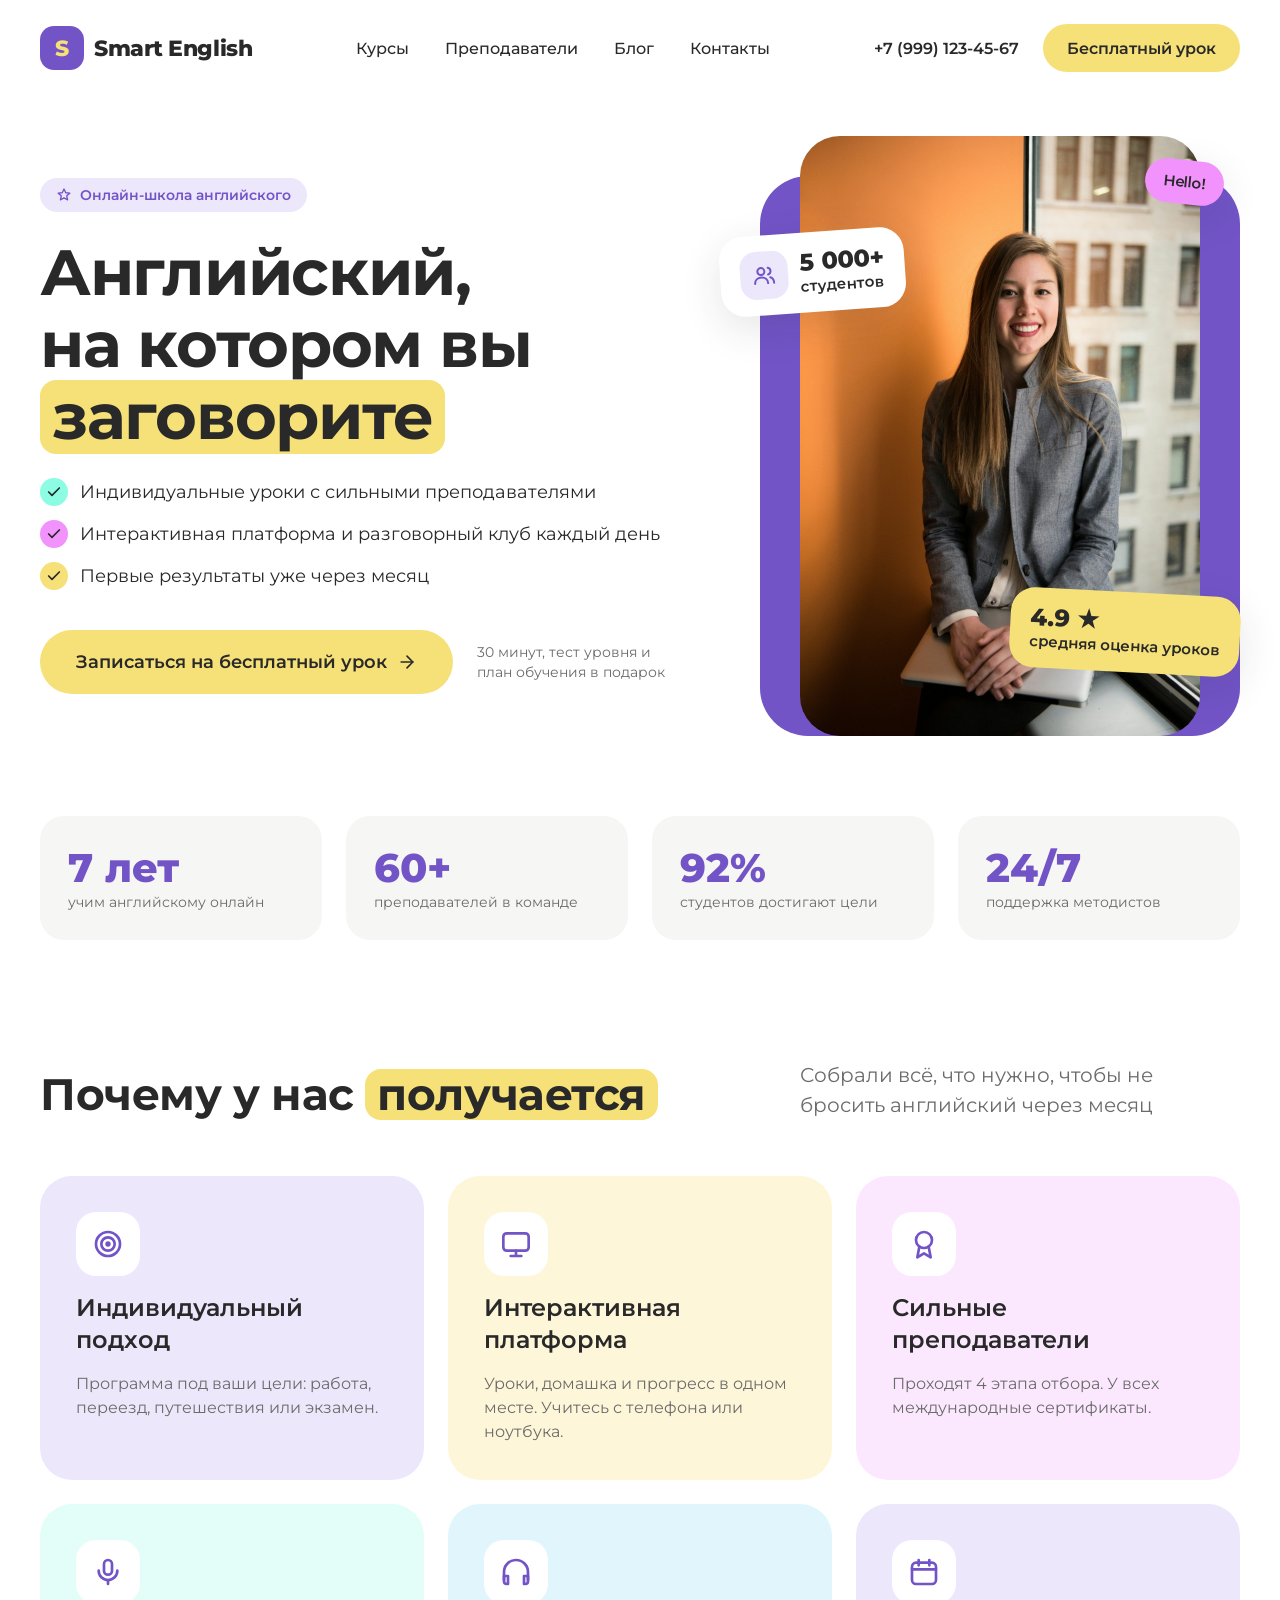
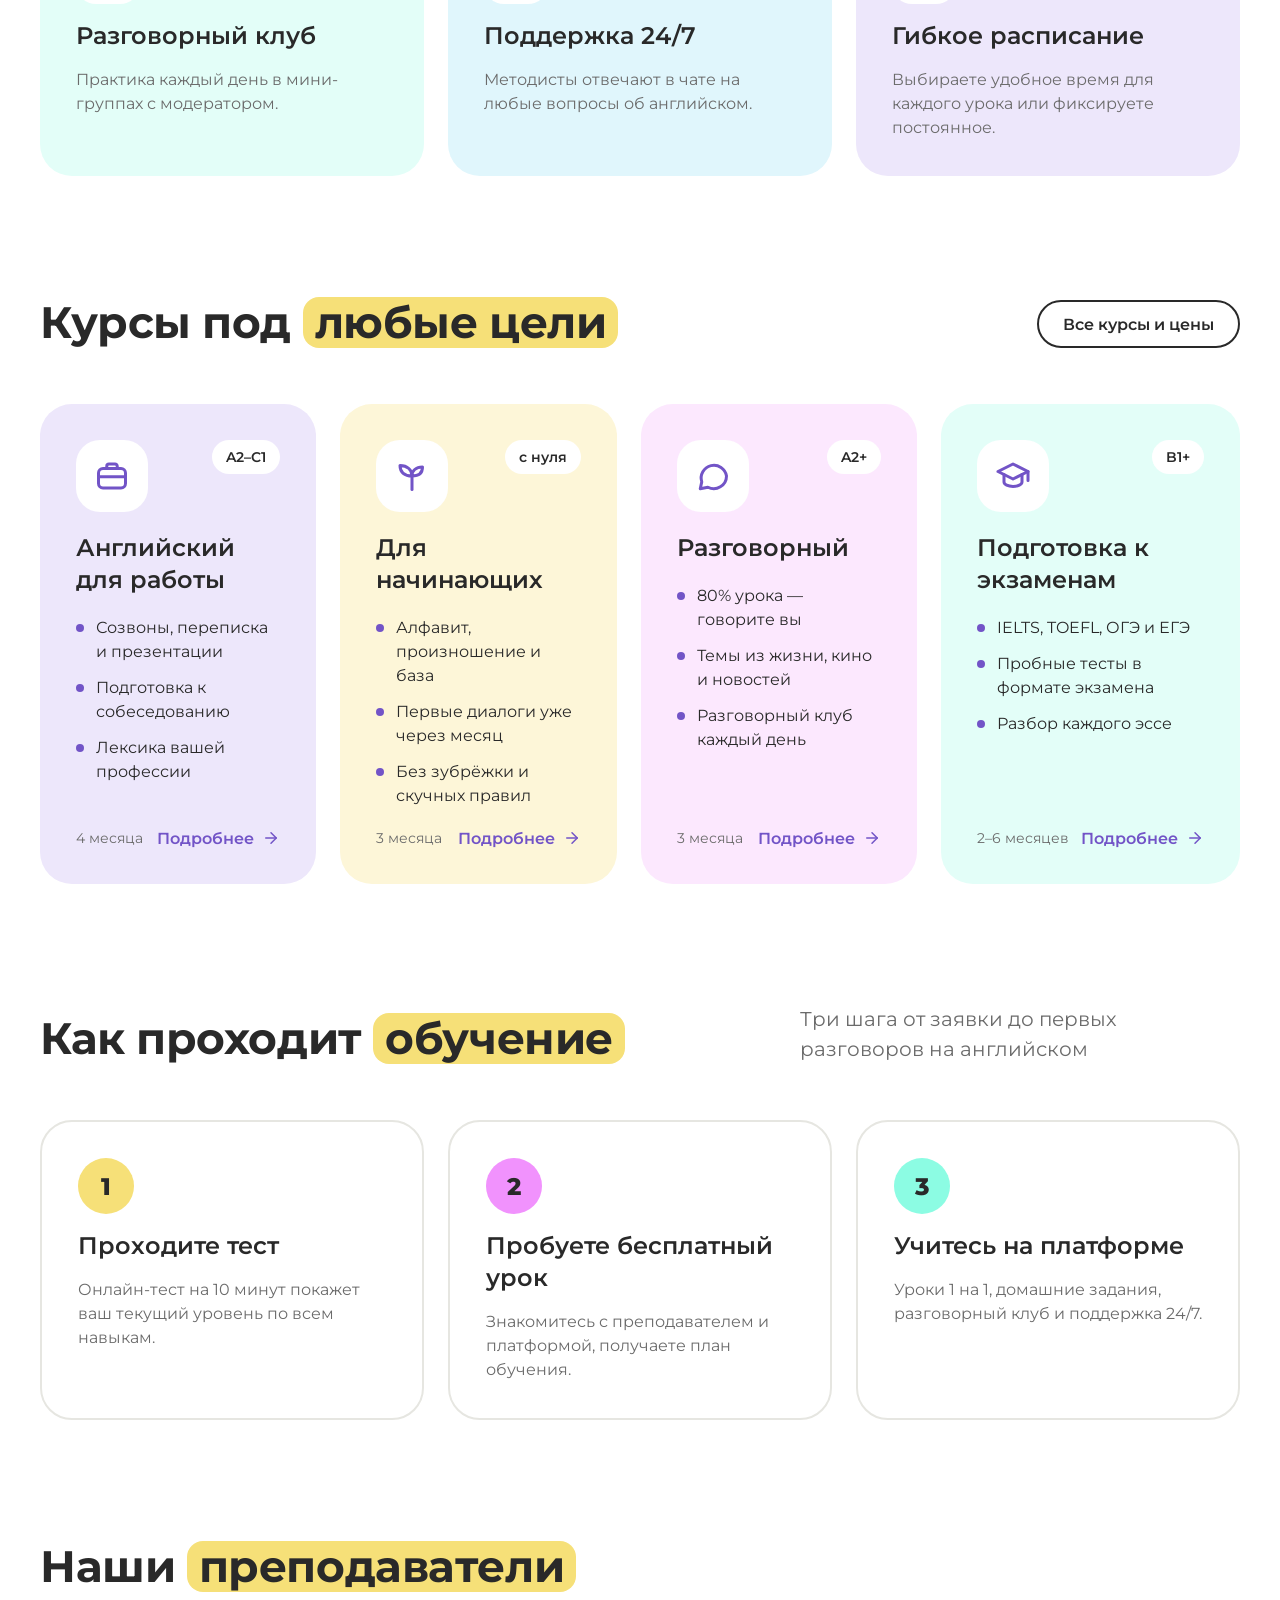
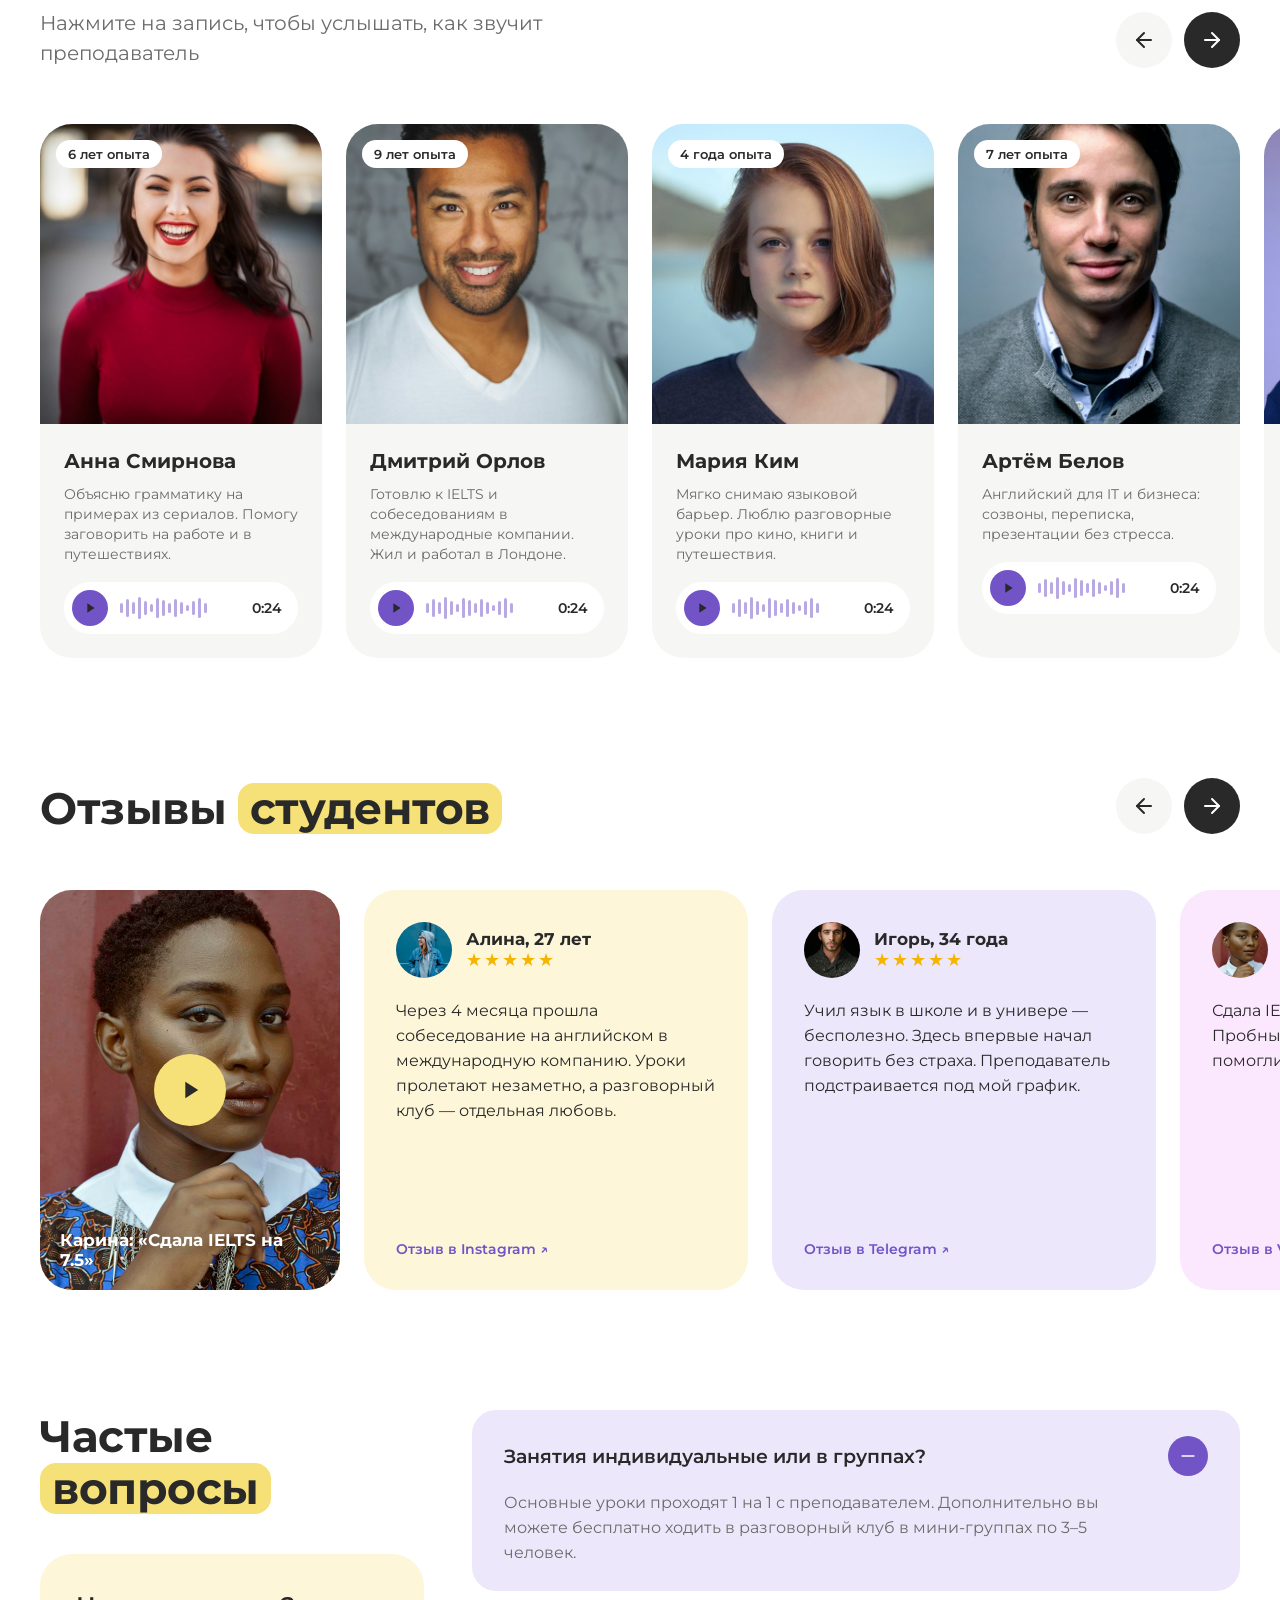
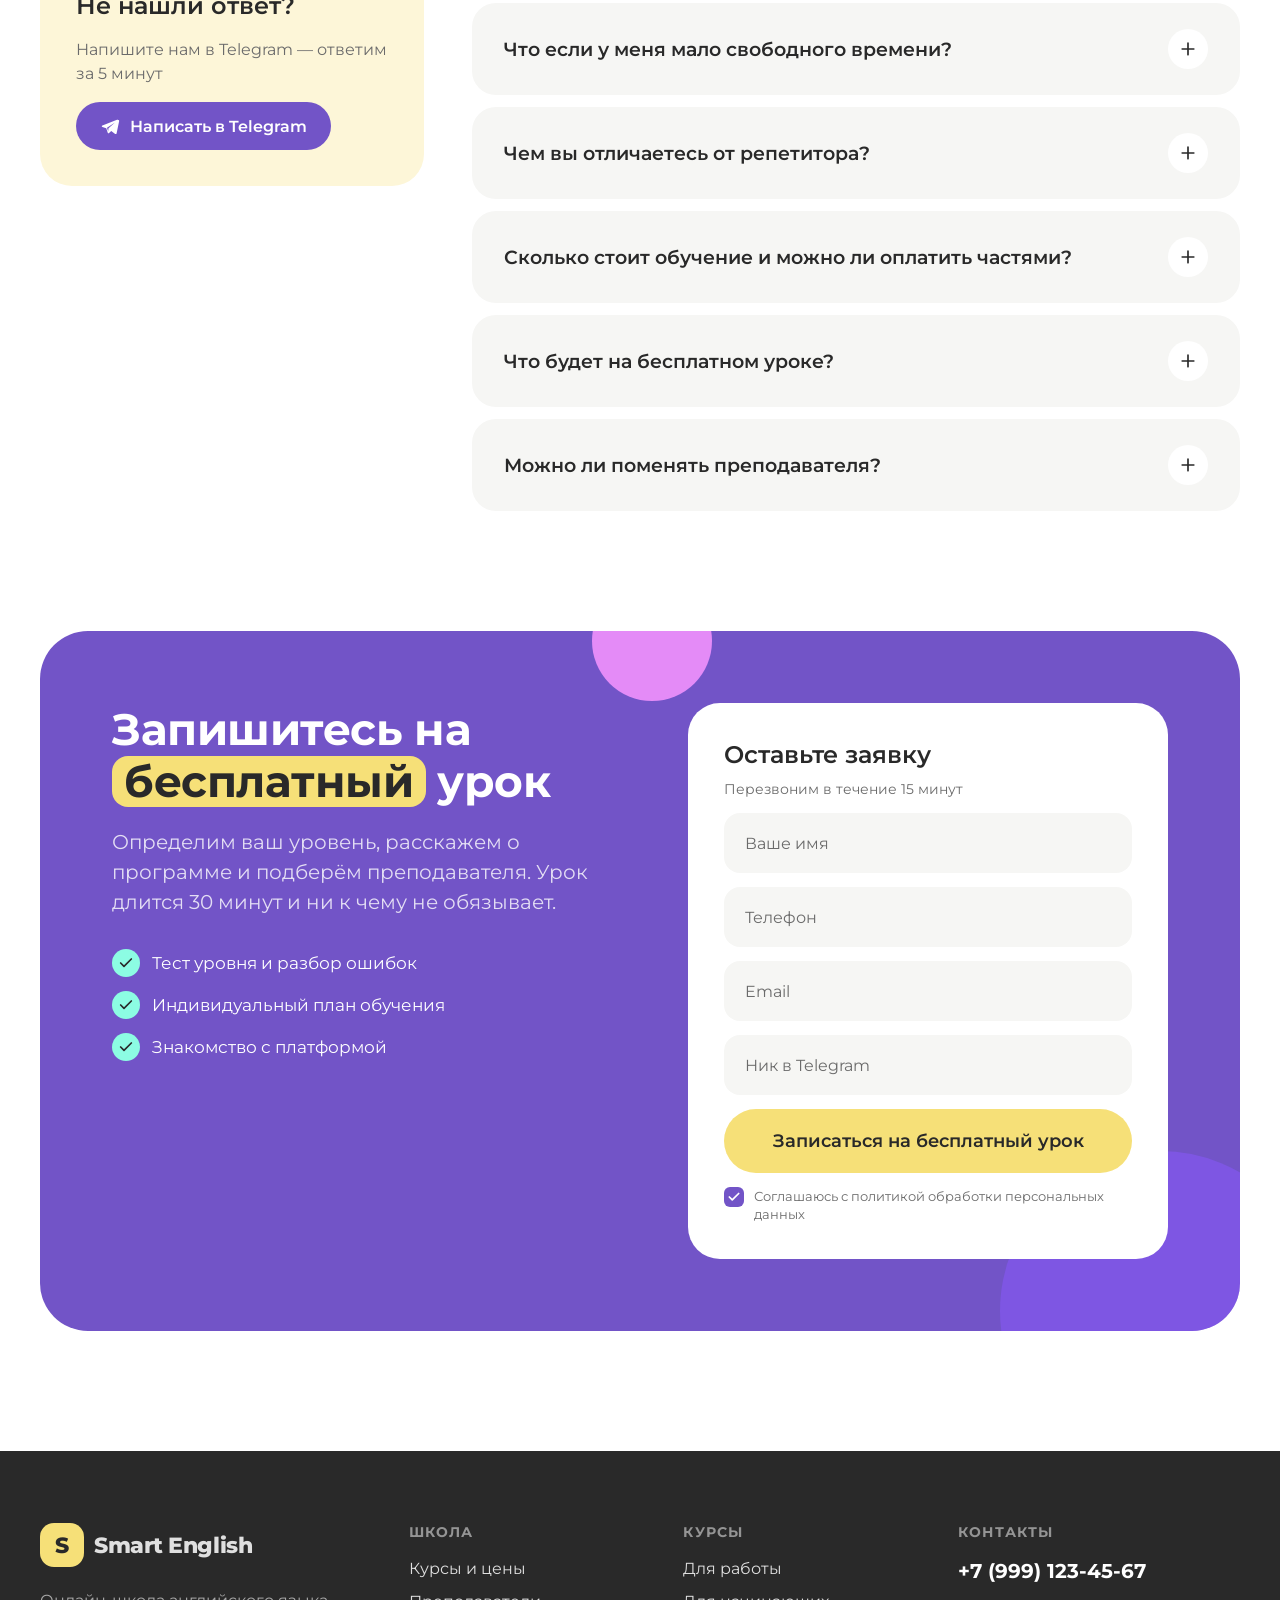
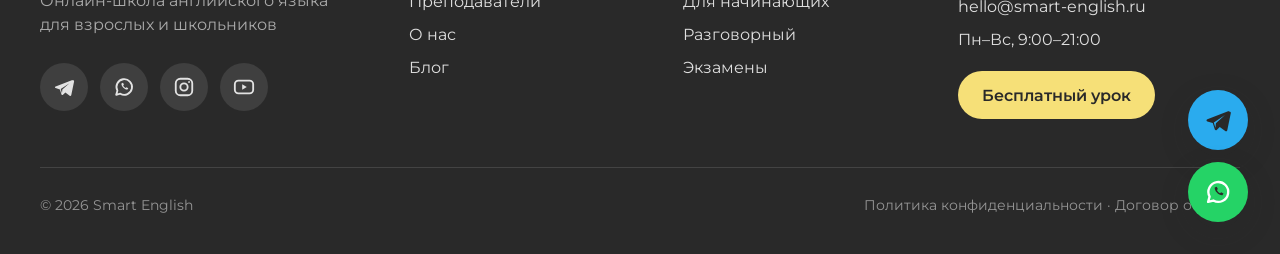
==== index.html @ 10518aee "Concept 1 site Co-authored-by: Cursor <cursoragent@cursor.com>" ====
<!doctype html>
<html lang="ru">
<head>
<meta charset="utf-8">
<meta name="viewport" content="width=device-width, initial-scale=1">
<title>Главная — Smart English</title>
<link rel="preconnect" href="https://fonts.googleapis.com">
<link rel="stylesheet" href="https://fonts.googleapis.com/css2?family=Montserrat:wght@400;500;600;700;800&display=swap">
<link rel="stylesheet" href="styles.css">
</head>
<body>
<div class="page">

<header class="hdr">
  <div class="container">
    <a class="logo" href="index.html"><span class="logo-mark">S</span>Smart English</a>
    <nav class="nav"><a href="courses.html">Курсы</a><a href="about.html">Преподаватели</a><a href="blog.html">Блог</a><a href="#contacts">Контакты</a></nav>
    <div class="hdr-right">
      <a class="hdr-phone" href="tel:+79991234567">+7 (999) 123-45-67</a>
      <a class="btn btn-primary btn-sm" href="#lead">Бесплатный урок</a>
      <span class="burger"><svg class="icon" width="24" height="24" viewBox="0 0 24 24" fill="none" stroke="currentColor" stroke-width="2" stroke-linecap="round" stroke-linejoin="round" style="width:24px;height:24px"><path d="M4 7h16M4 12h16M4 17h16"/></svg></span>
    </div>
  </div>
</header>

<section class="hero">
  <div class="container hero-grid">
    <div>
      <span class="tag"><svg class="icon" width="16" height="16" viewBox="0 0 24 24" fill="none" stroke="currentColor" stroke-width="2" stroke-linecap="round" stroke-linejoin="round" style="width:16px;height:16px"><path d="m12 3 2.6 5.6 6.1.6-4.6 4.1 1.3 6L12 16.2 6.6 19.3l1.3-6-4.6-4.1 6.1-.6z"/></svg>Онлайн-школа английского</span>
      <h1 class="h1 hero-title">Английский, <br>на котором вы <span class="mark">заговорите</span></h1>
      <ul class="hero-points">
        <li><span class="check" style="background:var(--mint)"><svg class="icon" width="16" height="16" viewBox="0 0 24 24" fill="none" stroke="#292929" stroke-width="2.5" stroke-linecap="round" stroke-linejoin="round" style="width:16px;height:16px"><path d="M20 6 9 17l-5-5"/></svg></span>Индивидуальные уроки с сильными преподавателями</li>
        <li><span class="check" style="background:var(--pink)"><svg class="icon" width="16" height="16" viewBox="0 0 24 24" fill="none" stroke="#292929" stroke-width="2.5" stroke-linecap="round" stroke-linejoin="round" style="width:16px;height:16px"><path d="M20 6 9 17l-5-5"/></svg></span>Интерактивная платформа и разговорный клуб каждый день</li>
        <li><span class="check" style="background:var(--yellow)"><svg class="icon" width="16" height="16" viewBox="0 0 24 24" fill="none" stroke="#292929" stroke-width="2.5" stroke-linecap="round" stroke-linejoin="round" style="width:16px;height:16px"><path d="M20 6 9 17l-5-5"/></svg></span>Первые результаты уже через месяц</li>
      </ul>
      <div class="hero-cta">
        <a class="btn btn-primary" href="#lead">Записаться на бесплатный урок <svg class="icon" width="20" height="20" viewBox="0 0 24 24" fill="none" stroke="currentColor" stroke-width="2" stroke-linecap="round" stroke-linejoin="round" style="width:20px;height:20px"><path d="M5 12h14"/><path d="m12 5 7 7-7 7"/></svg></a>
        <span class="small">30 минут, тест уровня и план обучения в подарок</span>
      </div>
    </div>
    <div class="hero-visual">
      <div class="hero-blob"></div>
      <div class="hero-photo"><img src="img/hero.jpg" alt=""></div>
      <div class="sticker sticker-1"><span class="sticker-ico"><svg class="icon" width="24" height="24" viewBox="0 0 24 24" fill="none" stroke="#7254c7" stroke-width="2" stroke-linecap="round" stroke-linejoin="round" style="width:24px;height:24px"><circle cx="9" cy="8" r="3.5"/><path d="M2.5 20c0-3.6 2.9-6 6.5-6s6.5 2.4 6.5 6"/><path d="M16 4.6a3.5 3.5 0 0 1 0 6.8M18 14.3c2.1.7 3.5 2.8 3.5 5.7"/></svg></span><span><b>5 000+</b>студентов</span></div>
      <div class="sticker sticker-2"><span><b>4.9 ★</b>средняя оценка уроков</span></div>
      <div class="sticker sticker-3">Hello!</div>
    </div>
  </div>
  <div class="container">
    <div class="stats">
      <div class="stat"><b>7 лет</b><span class="small">учим английскому онлайн</span></div>
      <div class="stat"><b>60+</b><span class="small">преподавателей в команде</span></div>
      <div class="stat"><b>92%</b><span class="small">студентов достигают цели</span></div>
      <div class="stat"><b>24/7</b><span class="small">поддержка методистов</span></div>
    </div>
  </div>
</section>

<section class="section">
  <div class="container">
    <div class="section-head">
      <h2 class="h2">Почему у нас <span class="mark">получается</span></h2>
      <p class="lead">Собрали всё, что нужно, чтобы не бросить английский через месяц</p>
    </div>
    <div class="grid-3">
      
      <div class="card bg-violet">
        <span class="feat-ico"><svg class="icon" width="32" height="32" viewBox="0 0 24 24" fill="none" stroke="#7254c7" stroke-width="2" stroke-linecap="round" stroke-linejoin="round" style="width:32px;height:32px"><circle cx="12" cy="12" r="9"/><circle cx="12" cy="12" r="5"/><circle cx="12" cy="12" r="1" fill="currentColor"/></svg></span>
        <div class="h3">Индивидуальный подход</div>
        <p class="small" style="font-size:16px;line-height:24px">Программа под ваши цели: работа, переезд, путешествия или экзамен.</p>
      </div>
      <div class="card bg-yellow">
        <span class="feat-ico"><svg class="icon" width="32" height="32" viewBox="0 0 24 24" fill="none" stroke="#7254c7" stroke-width="2" stroke-linecap="round" stroke-linejoin="round" style="width:32px;height:32px"><rect x="2.5" y="4" width="19" height="13" rx="2.5"/><path d="M8 21h8M12 17v4"/></svg></span>
        <div class="h3">Интерактивная платформа</div>
        <p class="small" style="font-size:16px;line-height:24px">Уроки, домашка и прогресс в одном месте. Учитесь с телефона или ноутбука.</p>
      </div>
      <div class="card bg-pink">
        <span class="feat-ico"><svg class="icon" width="32" height="32" viewBox="0 0 24 24" fill="none" stroke="#7254c7" stroke-width="2" stroke-linecap="round" stroke-linejoin="round" style="width:32px;height:32px"><circle cx="12" cy="9" r="6"/><path d="m8.5 14-1.5 8 5-3 5 3-1.5-8"/></svg></span>
        <div class="h3">Сильные преподаватели</div>
        <p class="small" style="font-size:16px;line-height:24px">Проходят 4 этапа отбора. У всех международные сертификаты.</p>
      </div>
      <div class="card bg-mint">
        <span class="feat-ico"><svg class="icon" width="32" height="32" viewBox="0 0 24 24" fill="none" stroke="#7254c7" stroke-width="2" stroke-linecap="round" stroke-linejoin="round" style="width:32px;height:32px"><rect x="9" y="3" width="6" height="11" rx="3"/><path d="M5 11a7 7 0 0 0 14 0M12 18v3"/></svg></span>
        <div class="h3">Разговорный клуб</div>
        <p class="small" style="font-size:16px;line-height:24px">Практика каждый день в мини-группах с модератором.</p>
      </div>
      <div class="card bg-cyan">
        <span class="feat-ico"><svg class="icon" width="32" height="32" viewBox="0 0 24 24" fill="none" stroke="#7254c7" stroke-width="2" stroke-linecap="round" stroke-linejoin="round" style="width:32px;height:32px"><path d="M3 18v-6a9 9 0 0 1 18 0v6"/><path d="M21 19a2 2 0 0 1-2 2h-1v-6h3zM3 19a2 2 0 0 0 2 2h1v-6H3z"/></svg></span>
        <div class="h3">Поддержка 24/7</div>
        <p class="small" style="font-size:16px;line-height:24px">Методисты отвечают в чате на любые вопросы об английском.</p>
      </div>
      <div class="card bg-violet">
        <span class="feat-ico"><svg class="icon" width="32" height="32" viewBox="0 0 24 24" fill="none" stroke="#7254c7" stroke-width="2" stroke-linecap="round" stroke-linejoin="round" style="width:32px;height:32px"><rect x="3" y="5" width="18" height="16" rx="3"/><path d="M3 10h18M8 3v4M16 3v4"/></svg></span>
        <div class="h3">Гибкое расписание</div>
        <p class="small" style="font-size:16px;line-height:24px">Выбираете удобное время для каждого урока или фиксируете постоянное.</p>
      </div>
    </div>
  </div>
</section>

<section class="section">
  <div class="container">
    <div class="section-head">
      <h2 class="h2">Курсы под <span class="mark">любые цели</span></h2>
      <a class="btn btn-outline btn-sm hide-m" href="courses.html">Все курсы и цены</a>
    </div>
    <div class="grid-4">
      
      <div class="course bg-violet">
        <div class="course-top"><span class="course-emoji"><svg class="icon" width="36" height="36" viewBox="0 0 24 24" fill="none" stroke="#7254c7" stroke-width="2" stroke-linecap="round" stroke-linejoin="round" style="width:36px;height:36px"><rect x="3" y="7" width="18" height="13" rx="3"/><path d="M8.5 7V5.5A1.5 1.5 0 0 1 10 4h4a1.5 1.5 0 0 1 1.5 1.5V7M3 12.5h18"/></svg></span><span class="course-level">A2–C1</span></div>
        <div class="h3">Английский для работы</div>
        <ul class="bullets"><li>Созвоны, переписка и презентации</li><li>Подготовка к собеседованию</li><li>Лексика вашей профессии</li></ul>
        <div class="course-foot"><span class="small">4 месяца</span><a class="btn-text" href="courses.html">Подробнее <svg class="icon" width="18" height="18" viewBox="0 0 24 24" fill="none" stroke="currentColor" stroke-width="2" stroke-linecap="round" stroke-linejoin="round" style="width:18px;height:18px"><path d="M5 12h14"/><path d="m12 5 7 7-7 7"/></svg></a></div>
      </div>
      <div class="course bg-yellow">
        <div class="course-top"><span class="course-emoji"><svg class="icon" width="36" height="36" viewBox="0 0 24 24" fill="none" stroke="#7254c7" stroke-width="2" stroke-linecap="round" stroke-linejoin="round" style="width:36px;height:36px"><path d="M12 21v-9"/><path d="M12 12c0-4-3-7-8-7 0 4.5 3 7 8 7zM12 12c0-3.5 2.5-6 7-6 0 4-2.5 6-7 6z"/></svg></span><span class="course-level">с нуля</span></div>
        <div class="h3">Для начинающих</div>
        <ul class="bullets"><li>Алфавит, произношение и база</li><li>Первые диалоги уже через месяц</li><li>Без зубрёжки и скучных правил</li></ul>
        <div class="course-foot"><span class="small">3 месяца</span><a class="btn-text" href="courses.html">Подробнее <svg class="icon" width="18" height="18" viewBox="0 0 24 24" fill="none" stroke="currentColor" stroke-width="2" stroke-linecap="round" stroke-linejoin="round" style="width:18px;height:18px"><path d="M5 12h14"/><path d="m12 5 7 7-7 7"/></svg></a></div>
      </div>
      <div class="course bg-pink">
        <div class="course-top"><span class="course-emoji"><svg class="icon" width="36" height="36" viewBox="0 0 24 24" fill="none" stroke="#7254c7" stroke-width="2" stroke-linecap="round" stroke-linejoin="round" style="width:36px;height:36px"><path d="M21 12a8.5 8.5 0 0 1-12.4 7.5L3.5 20.5l1-4.6A8.5 8.5 0 1 1 21 12z"/></svg></span><span class="course-level">A2+</span></div>
        <div class="h3">Разговорный</div>
        <ul class="bullets"><li>80% урока — говорите вы</li><li>Темы из жизни, кино и новостей</li><li>Разговорный клуб каждый день</li></ul>
        <div class="course-foot"><span class="small">3 месяца</span><a class="btn-text" href="courses.html">Подробнее <svg class="icon" width="18" height="18" viewBox="0 0 24 24" fill="none" stroke="currentColor" stroke-width="2" stroke-linecap="round" stroke-linejoin="round" style="width:18px;height:18px"><path d="M5 12h14"/><path d="m12 5 7 7-7 7"/></svg></a></div>
      </div>
      <div class="course bg-mint">
        <div class="course-top"><span class="course-emoji"><svg class="icon" width="36" height="36" viewBox="0 0 24 24" fill="none" stroke="#7254c7" stroke-width="2" stroke-linecap="round" stroke-linejoin="round" style="width:36px;height:36px"><path d="m2 9 10-5 10 5-10 5z"/><path d="M6 11v5c0 1.7 2.7 3 6 3s6-1.3 6-3v-5M22 9v6"/></svg></span><span class="course-level">B1+</span></div>
        <div class="h3">Подготовка к экзаменам</div>
        <ul class="bullets"><li>IELTS, TOEFL, ОГЭ и ЕГЭ</li><li>Пробные тесты в формате экзамена</li><li>Разбор каждого эссе</li></ul>
        <div class="course-foot"><span class="small">2–6 месяцев</span><a class="btn-text" href="courses.html">Подробнее <svg class="icon" width="18" height="18" viewBox="0 0 24 24" fill="none" stroke="currentColor" stroke-width="2" stroke-linecap="round" stroke-linejoin="round" style="width:18px;height:18px"><path d="M5 12h14"/><path d="m12 5 7 7-7 7"/></svg></a></div>
      </div>
    </div>
  </div>
</section>

<section class="section">
  <div class="container">
    <div class="section-head">
      <h2 class="h2">Как проходит <span class="mark">обучение</span></h2>
      <p class="lead">Три шага от заявки до первых разговоров на английском</p>
    </div>
    <div class="steps">
      <div class="step"><span class="step-num">1</span><div class="h3">Проходите тест</div><p class="small" style="font-size:16px;line-height:24px">Онлайн-тест на 10 минут покажет ваш текущий уровень по всем навыкам.</p></div>
      <div class="step"><span class="step-num">2</span><div class="h3">Пробуете бесплатный урок</div><p class="small" style="font-size:16px;line-height:24px">Знакомитесь с преподавателем и платформой, получаете план обучения.</p></div>
      <div class="step"><span class="step-num">3</span><div class="h3">Учитесь на платформе</div><p class="small" style="font-size:16px;line-height:24px">Уроки 1 на 1, домашние задания, разговорный клуб и поддержка 24/7.</p></div>
    </div>
  </div>
</section>

<section class="section">
  <div class="container">
    <div class="section-head">
      <div>
        <h2 class="h2">Наши <span class="mark">преподаватели</span></h2>
        <p class="lead" style="margin-top:16px;max-width:560px">Нажмите на запись, чтобы услышать, как звучит преподаватель</p>
      </div>
      <div class="slider-nav"><span class="arrow-btn"><svg class="icon" width="24" height="24" viewBox="0 0 24 24" fill="none" stroke="currentColor" stroke-width="2" stroke-linecap="round" stroke-linejoin="round" style="width:24px;height:24px"><path d="M19 12H5"/><path d="m12 19-7-7 7-7"/></svg></span><span class="arrow-btn dark"><svg class="icon" width="24" height="24" viewBox="0 0 24 24" fill="none" stroke="#fff" stroke-width="2" stroke-linecap="round" stroke-linejoin="round" style="width:24px;height:24px"><path d="M5 12h14"/><path d="m12 5 7 7-7 7"/></svg></span></div>
    </div>
    <div class="slider-row">
<div class="teacher">
  <div class="teacher-photo"><img src="img/t1.jpg" alt=""><span class="teacher-exp">6 лет опыта</span></div>
  <div class="teacher-body">
    <div class="teacher-name">Анна Смирнова</div>
    
    <p class="small">Объясню грамматику на примерах из сериалов. Помогу заговорить на работе и в путешествиях.</p>
    <div class="audio"><span class="audio-play"><svg class="icon" width="16" height="16" viewBox="0 0 24 24" fill="none" stroke="#fff" stroke-width="2" stroke-linecap="round" stroke-linejoin="round" style="width:16px;height:16px"><path d="M8 5v14l11-7z" fill="currentColor" stroke="none"/></svg></span><span class="wave"><i style="height:10px"></i><i style="height:18px"></i><i style="height:12px"></i><i style="height:22px"></i><i style="height:14px"></i><i style="height:8px"></i><i style="height:20px"></i><i style="height:16px"></i><i style="height:10px"></i><i style="height:18px"></i><i style="height:12px"></i><i style="height:6px"></i><i style="height:14px"></i><i style="height:20px"></i><i style="height:10px"></i></span>0:24</div>
  </div>
</div>
<div class="teacher">
  <div class="teacher-photo"><img src="img/t2.jpg" alt=""><span class="teacher-exp">9 лет опыта</span></div>
  <div class="teacher-body">
    <div class="teacher-name">Дмитрий Орлов</div>
    
    <p class="small">Готовлю к IELTS и собеседованиям в международные компании. Жил и работал в Лондоне.</p>
    <div class="audio"><span class="audio-play"><svg class="icon" width="16" height="16" viewBox="0 0 24 24" fill="none" stroke="#fff" stroke-width="2" stroke-linecap="round" stroke-linejoin="round" style="width:16px;height:16px"><path d="M8 5v14l11-7z" fill="currentColor" stroke="none"/></svg></span><span class="wave"><i style="height:10px"></i><i style="height:18px"></i><i style="height:12px"></i><i style="height:22px"></i><i style="height:14px"></i><i style="height:8px"></i><i style="height:20px"></i><i style="height:16px"></i><i style="height:10px"></i><i style="height:18px"></i><i style="height:12px"></i><i style="height:6px"></i><i style="height:14px"></i><i style="height:20px"></i><i style="height:10px"></i></span>0:24</div>
  </div>
</div>
<div class="teacher">
  <div class="teacher-photo"><img src="img/t3.jpg" alt=""><span class="teacher-exp">4 года опыта</span></div>
  <div class="teacher-body">
    <div class="teacher-name">Мария Ким</div>
    
    <p class="small">Мягко снимаю языковой барьер. Люблю разговорные уроки про кино, книги и путешествия.</p>
    <div class="audio"><span class="audio-play"><svg class="icon" width="16" height="16" viewBox="0 0 24 24" fill="none" stroke="#fff" stroke-width="2" stroke-linecap="round" stroke-linejoin="round" style="width:16px;height:16px"><path d="M8 5v14l11-7z" fill="currentColor" stroke="none"/></svg></span><span class="wave"><i style="height:10px"></i><i style="height:18px"></i><i style="height:12px"></i><i style="height:22px"></i><i style="height:14px"></i><i style="height:8px"></i><i style="height:20px"></i><i style="height:16px"></i><i style="height:10px"></i><i style="height:18px"></i><i style="height:12px"></i><i style="height:6px"></i><i style="height:14px"></i><i style="height:20px"></i><i style="height:10px"></i></span>0:24</div>
  </div>
</div>
<div class="teacher">
  <div class="teacher-photo"><img src="img/t4.jpg" alt=""><span class="teacher-exp">7 лет опыта</span></div>
  <div class="teacher-body">
    <div class="teacher-name">Артём Белов</div>
    
    <p class="small">Английский для IT и бизнеса: созвоны, переписка, презентации без стресса.</p>
    <div class="audio"><span class="audio-play"><svg class="icon" width="16" height="16" viewBox="0 0 24 24" fill="none" stroke="#fff" stroke-width="2" stroke-linecap="round" stroke-linejoin="round" style="width:16px;height:16px"><path d="M8 5v14l11-7z" fill="currentColor" stroke="none"/></svg></span><span class="wave"><i style="height:10px"></i><i style="height:18px"></i><i style="height:12px"></i><i style="height:22px"></i><i style="height:14px"></i><i style="height:8px"></i><i style="height:20px"></i><i style="height:16px"></i><i style="height:10px"></i><i style="height:18px"></i><i style="height:12px"></i><i style="height:6px"></i><i style="height:14px"></i><i style="height:20px"></i><i style="height:10px"></i></span>0:24</div>
  </div>
</div>
<div class="teacher">
  <div class="teacher-photo"><img src="img/t5.jpg" alt=""><span class="teacher-exp">5 лет опыта</span></div>
  <div class="teacher-body">
    <div class="teacher-name">Елена Васильева</div>
    
    <p class="small">Занимаюсь со школьниками и взрослыми с нуля. Терпеливо и по шагам.</p>
    <div class="audio"><span class="audio-play"><svg class="icon" width="16" height="16" viewBox="0 0 24 24" fill="none" stroke="#fff" stroke-width="2" stroke-linecap="round" stroke-linejoin="round" style="width:16px;height:16px"><path d="M8 5v14l11-7z" fill="currentColor" stroke="none"/></svg></span><span class="wave"><i style="height:10px"></i><i style="height:18px"></i><i style="height:12px"></i><i style="height:22px"></i><i style="height:14px"></i><i style="height:8px"></i><i style="height:20px"></i><i style="height:16px"></i><i style="height:10px"></i><i style="height:18px"></i><i style="height:12px"></i><i style="height:6px"></i><i style="height:14px"></i><i style="height:20px"></i><i style="height:10px"></i></span>0:24</div>
  </div>
</div></div>
  </div>
</section>

<section class="section">
  <div class="container">
    <div class="section-head">
      <h2 class="h2">Отзывы <span class="mark">студентов</span></h2>
      <div class="slider-nav"><span class="arrow-btn"><svg class="icon" width="24" height="24" viewBox="0 0 24 24" fill="none" stroke="currentColor" stroke-width="2" stroke-linecap="round" stroke-linejoin="round" style="width:24px;height:24px"><path d="M19 12H5"/><path d="m12 19-7-7 7-7"/></svg></span><span class="arrow-btn dark"><svg class="icon" width="24" height="24" viewBox="0 0 24 24" fill="none" stroke="#fff" stroke-width="2" stroke-linecap="round" stroke-linejoin="round" style="width:24px;height:24px"><path d="M5 12h14"/><path d="m12 5 7 7-7 7"/></svg></span></div>
    </div>
    <div class="slider-row">
      <div class="video-review"><img src="img/r3.jpg" alt=""><span class="play"><svg class="icon" width="28" height="28" viewBox="0 0 24 24" fill="none" stroke="currentColor" stroke-width="2" stroke-linecap="round" stroke-linejoin="round" style="width:28px;height:28px"><path d="M8 5v14l11-7z" fill="currentColor" stroke="none"/></svg></span><span class="cap">Карина: «Сдала IELTS на 7.5»</span></div>
      
      <div class="review bg-yellow">
        <div class="review-head"><span class="avatar"><img src="img/r1.jpg" alt=""></span><div><div class="review-name">Алина, 27 лет</div><div class="stars">★★★★★</div></div></div>
        <p class="review-text">Через 4 месяца прошла собеседование на английском в международную компанию. Уроки пролетают незаметно, а разговорный клуб — отдельная любовь.</p>
        <a class="review-src">Отзыв в Instagram ↗</a>
      </div>
      <div class="review bg-violet">
        <div class="review-head"><span class="avatar"><img src="img/r2.jpg" alt=""></span><div><div class="review-name">Игорь, 34 года</div><div class="stars">★★★★★</div></div></div>
        <p class="review-text">Учил язык в школе и в универе — бесполезно. Здесь впервые начал говорить без страха. Преподаватель подстраивается под мой график.</p>
        <a class="review-src">Отзыв в Telegram ↗</a>
      </div>
      <div class="review bg-pink">
        <div class="review-head"><span class="avatar"><img src="img/r3.jpg" alt=""></span><div><div class="review-name">Карина, 22 года</div><div class="stars">★★★★★</div></div></div>
        <p class="review-text">Сдала IELTS на 7.5 с первого раза. Пробные тесты и разбор эссе очень помогли понять, где я теряю баллы.</p>
        <a class="review-src">Отзыв в VK ↗</a>
      </div>
    </div>
  </div>
</section>

<section class="section">
  <div class="container">
    <div class="faq-wrap">
      <div>
        <h2 class="h2">Частые <span class="mark">вопросы</span></h2>
        <div class="faq-help hide-m" style="margin-top:40px">
          <div class="h3">Не нашли ответ?</div>
          <p class="small" style="font-size:16px;line-height:24px">Напишите нам в Telegram — ответим за 5 минут</p>
          <a class="btn btn-violet btn-sm" style="align-self:flex-start"><svg class="icon" width="20" height="20" viewBox="0 0 24 24" fill="none" stroke="currentColor" stroke-width="2" stroke-linecap="round" stroke-linejoin="round" style="width:20px;height:20px"><path d="M21.2 4.3 2.9 11.4c-1 .4-1 1.5 0 1.8l4.6 1.4 1.8 5.5c.2.7 1.1.9 1.6.4l2.6-2.4 4.7 3.4c.6.5 1.5.1 1.7-.6l3.1-14.8c.2-.9-.7-1.6-1.8-1.3zm-11 10.5-.4 3.9-1.4-4.6 9.6-6.3z" fill="currentColor" stroke="none"/></svg>Написать в Telegram</a>
        </div>
      </div>
      <div class="faq">
        
        <div class="faq-item open">
          <div class="faq-q">Занятия индивидуальные или в группах?<span class="faq-toggle"><svg class="icon" width="20" height="20" viewBox="0 0 24 24" fill="none" stroke="#fff" stroke-width="2" stroke-linecap="round" stroke-linejoin="round" style="width:20px;height:20px"><path d="M5 12h14"/></svg></span></div>
          <p class="faq-a">Основные уроки проходят 1 на 1 с преподавателем. Дополнительно вы можете бесплатно ходить в разговорный клуб в мини-группах по 3–5 человек.</p>
        </div>
        <div class="faq-item">
          <div class="faq-q">Что если у меня мало свободного времени?<span class="faq-toggle"><svg class="icon" width="20" height="20" viewBox="0 0 24 24" fill="none" stroke="#292929" stroke-width="2" stroke-linecap="round" stroke-linejoin="round" style="width:20px;height:20px"><path d="M12 5v14M5 12h14"/></svg></span></div>
          
        </div>
        <div class="faq-item">
          <div class="faq-q">Чем вы отличаетесь от репетитора?<span class="faq-toggle"><svg class="icon" width="20" height="20" viewBox="0 0 24 24" fill="none" stroke="#292929" stroke-width="2" stroke-linecap="round" stroke-linejoin="round" style="width:20px;height:20px"><path d="M12 5v14M5 12h14"/></svg></span></div>
          
        </div>
        <div class="faq-item">
          <div class="faq-q">Сколько стоит обучение и можно ли оплатить частями?<span class="faq-toggle"><svg class="icon" width="20" height="20" viewBox="0 0 24 24" fill="none" stroke="#292929" stroke-width="2" stroke-linecap="round" stroke-linejoin="round" style="width:20px;height:20px"><path d="M12 5v14M5 12h14"/></svg></span></div>
          
        </div>
        <div class="faq-item">
          <div class="faq-q">Что будет на бесплатном уроке?<span class="faq-toggle"><svg class="icon" width="20" height="20" viewBox="0 0 24 24" fill="none" stroke="#292929" stroke-width="2" stroke-linecap="round" stroke-linejoin="round" style="width:20px;height:20px"><path d="M12 5v14M5 12h14"/></svg></span></div>
          
        </div>
        <div class="faq-item">
          <div class="faq-q">Можно ли поменять преподавателя?<span class="faq-toggle"><svg class="icon" width="20" height="20" viewBox="0 0 24 24" fill="none" stroke="#292929" stroke-width="2" stroke-linecap="round" stroke-linejoin="round" style="width:20px;height:20px"><path d="M12 5v14M5 12h14"/></svg></span></div>
          
        </div>
      </div>
    </div>
  </div>
</section>


<section class="section" id="lead">
  <div class="container">
    <div class="lead-box">
      <div class="deco-circle" style="width:320px;height:320px;background:#8a59ff;right:-80px;bottom:-140px;opacity:.5"></div>
      <div class="deco-circle" style="width:120px;height:120px;background:var(--pink);left:46%;top:-50px;opacity:.9"></div>
      <div style="position:relative;z-index:1">
        <h2 class="h2">Запишитесь на <span class="mark">бесплатный</span> урок</h2>
        <p class="lead" style="margin-top:20px">Определим ваш уровень, расскажем о программе и подберём преподавателя. Урок длится 30 минут и ни к чему не обязывает.</p>
        <ul class="lead-perks">
          <li><span class="check"><svg class="icon" width="16" height="16" viewBox="0 0 24 24" fill="none" stroke="#292929" stroke-width="2.5" stroke-linecap="round" stroke-linejoin="round" style="width:16px;height:16px"><path d="M20 6 9 17l-5-5"/></svg></span>Тест уровня и разбор ошибок</li>
          <li><span class="check"><svg class="icon" width="16" height="16" viewBox="0 0 24 24" fill="none" stroke="#292929" stroke-width="2.5" stroke-linecap="round" stroke-linejoin="round" style="width:16px;height:16px"><path d="M20 6 9 17l-5-5"/></svg></span>Индивидуальный план обучения</li>
          <li><span class="check"><svg class="icon" width="16" height="16" viewBox="0 0 24 24" fill="none" stroke="#292929" stroke-width="2.5" stroke-linecap="round" stroke-linejoin="round" style="width:16px;height:16px"><path d="M20 6 9 17l-5-5"/></svg></span>Знакомство с платформой</li>
        </ul>
      </div>
      <form class="form">
        <div class="h3">Оставьте заявку</div>
        <p class="small" style="margin-top:-6px">Перезвоним в течение 15 минут</p>
        <div class="field">Ваше имя</div>
        <div class="field">Телефон</div>
        <div class="field">Email</div>
        <div class="field">Ник в Telegram</div>
        <button class="btn btn-primary" type="button">Записаться на бесплатный урок</button>
        <label class="consent"><span class="box"><svg class="icon" width="14" height="14" viewBox="0 0 24 24" fill="none" stroke="#fff" stroke-width="3" stroke-linecap="round" stroke-linejoin="round" style="width:14px;height:14px"><path d="M20 6 9 17l-5-5"/></svg></span>Соглашаюсь с политикой обработки персональных данных</label>
      </form>
    </div>
  </div>
</section>

<footer class="ftr" id="contacts">
  <div class="container">
    <div class="ftr-top">
      <div class="ftr-col">
        <a class="logo" href="index.html"><span class="logo-mark">S</span>Smart English</a>
        <p style="color:rgba(255,255,255,.6);max-width:300px;line-height:24px;margin-top:8px">Онлайн-школа английского языка для взрослых и школьников</p>
        <div class="socials" style="margin-top:12px">
          <a class="soc"><svg class="icon" width="22" height="22" viewBox="0 0 24 24" fill="none" stroke="currentColor" stroke-width="2" stroke-linecap="round" stroke-linejoin="round" style="width:22px;height:22px"><path d="M21.2 4.3 2.9 11.4c-1 .4-1 1.5 0 1.8l4.6 1.4 1.8 5.5c.2.7 1.1.9 1.6.4l2.6-2.4 4.7 3.4c.6.5 1.5.1 1.7-.6l3.1-14.8c.2-.9-.7-1.6-1.8-1.3zm-11 10.5-.4 3.9-1.4-4.6 9.6-6.3z" fill="currentColor" stroke="none"/></svg></a>
          <a class="soc"><svg class="icon" width="22" height="22" viewBox="0 0 24 24" fill="none" stroke="currentColor" stroke-width="2" stroke-linecap="round" stroke-linejoin="round" style="width:22px;height:22px"><path d="M3.5 20.5 4.8 16A8.5 8.5 0 1 1 8 19.3z"/><path d="M9.2 8.2c-.4 2.9 3.5 6.9 6.6 6.6l.9-1.5-2-1.1-.9.8c-1.1-.4-2.3-1.6-2.7-2.7l.8-.9-1-2z" fill="currentColor" stroke="none"/></svg></a>
          <a class="soc"><svg class="icon" width="22" height="22" viewBox="0 0 24 24" fill="none" stroke="currentColor" stroke-width="2" stroke-linecap="round" stroke-linejoin="round" style="width:22px;height:22px"><rect x="3" y="3" width="18" height="18" rx="5"/><circle cx="12" cy="12" r="4"/><circle cx="17.5" cy="6.5" r="1" fill="currentColor" stroke="none"/></svg></a>
          <a class="soc"><svg class="icon" width="22" height="22" viewBox="0 0 24 24" fill="none" stroke="currentColor" stroke-width="2" stroke-linecap="round" stroke-linejoin="round" style="width:22px;height:22px"><rect x="2" y="5" width="20" height="14" rx="4"/><path d="m10 9 5 3-5 3z" fill="currentColor" stroke="none"/></svg></a>
        </div>
      </div>
      <div class="ftr-col">
        <span class="t">Школа</span>
        <a href="courses.html">Курсы и цены</a>
        <a href="about.html">Преподаватели</a>
        <a href="about.html">О нас</a>
        <a href="blog.html">Блог</a>
      </div>
      <div class="ftr-col">
        <span class="t">Курсы</span>
        <a>Для работы</a>
        <a>Для начинающих</a>
        <a>Разговорный</a>
        <a>Экзамены</a>
      </div>
      <div class="ftr-col">
        <span class="t">Контакты</span>
        <a style="font-size:20px;font-weight:700;color:#fff">+7 (999) 123-45-67</a>
        <a>hello@smart-english.ru</a>
        <a>Пн–Вс, 9:00–21:00</a>
        <a class="btn btn-primary btn-sm" style="align-self:flex-start;margin-top:8px;color:var(--text)">Бесплатный урок</a>
      </div>
    </div>
    <div class="ftr-bottom">
      <span>© 2026 Smart English</span>
      <span>Политика конфиденциальности · Договор оферты</span>
    </div>
  </div>
</footer>
<div class="fab">
  <a class="tg"><svg class="icon" width="28" height="28" viewBox="0 0 24 24" fill="none" stroke="#fff" stroke-width="2" stroke-linecap="round" stroke-linejoin="round" style="width:28px;height:28px"><path d="M21.2 4.3 2.9 11.4c-1 .4-1 1.5 0 1.8l4.6 1.4 1.8 5.5c.2.7 1.1.9 1.6.4l2.6-2.4 4.7 3.4c.6.5 1.5.1 1.7-.6l3.1-14.8c.2-.9-.7-1.6-1.8-1.3zm-11 10.5-.4 3.9-1.4-4.6 9.6-6.3z" fill="currentColor" stroke="none"/></svg></a>
  <a class="wa"><svg class="icon" width="28" height="28" viewBox="0 0 24 24" fill="none" stroke="#fff" stroke-width="2" stroke-linecap="round" stroke-linejoin="round" style="width:28px;height:28px"><path d="M3.5 20.5 4.8 16A8.5 8.5 0 1 1 8 19.3z"/><path d="M9.2 8.2c-.4 2.9 3.5 6.9 6.6 6.6l.9-1.5-2-1.1-.9.8c-1.1-.4-2.3-1.6-2.7-2.7l.8-.9-1-2z" fill="currentColor" stroke="none"/></svg></a>
</div></div>
</body>
</html>
---- styles.css ----
:root {
  --white: #ffffff;
  --bg-soft: #f6f6f4;
  --text: #292929;
  --text-2: #6b6b6b;
  --line: #e6e6e1;
  --violet: #7254c7;
  --violet-dark: #40258d;
  --violet-soft: #ede7fb;
  --yellow: #f6e078;
  --yellow-hover: #ebcf41;
  --yellow-soft: #fdf6d8;
  --pink: #f192fd;
  --pink-soft: #fce8fe;
  --cyan: #14b8e2;
  --cyan-soft: #e0f6fc;
  --mint: #8cfce3;
  --mint-soft: #e3fef8;
  --r-card: 32px;
  --r-field: 16px;
  --font: 'Montserrat', Arial, sans-serif;
}

* { box-sizing: border-box; margin: 0; padding: 0; }
body { font-family: var(--font); color: var(--text); background: var(--white); -webkit-font-smoothing: antialiased; }
img { display: block; max-width: 100%; }
a { color: inherit; text-decoration: none; }
ul { list-style: none; }

.page { container: page / inline-size; position: relative; background: var(--white); overflow: hidden; }
.container { width: 100%; max-width: 1200px; margin: 0 auto; }
.section { padding: 120px 0 0; }
.section:last-of-type { padding-bottom: 120px; }

/* ---------- Typography ---------- */
.h1 { font-size: 64px; line-height: 72px; font-weight: 700; letter-spacing: -0.02em; }
.h2 { font-size: 44px; line-height: 52px; font-weight: 700; letter-spacing: -0.01em; }
.h3 { font-size: 24px; line-height: 32px; font-weight: 600; }
.lead { font-size: 20px; line-height: 30px; color: var(--text-2); }
.text { font-size: 18px; line-height: 28px; }
.small { font-size: 14px; line-height: 20px; color: var(--text-2); }
.mark { background: var(--yellow); padding: 0 12px; border-radius: 16px; display: inline-block; line-height: 1.15; }
.mark-violet { color: var(--violet); }
.section-head { display: flex; justify-content: space-between; align-items: flex-end; gap: 40px; margin-bottom: 56px; }
.section-head .lead { max-width: 440px; }
.tag { display: inline-flex; align-items: center; gap: 8px; padding: 8px 16px; border-radius: 100px; background: var(--violet-soft); color: var(--violet); font-size: 14px; font-weight: 600; }

/* ---------- Buttons ---------- */
.btn { display: inline-flex; align-items: center; justify-content: center; gap: 10px; height: 64px; padding: 0 36px; border-radius: 100px; font-family: var(--font); font-size: 18px; font-weight: 600; border: 0; cursor: pointer; white-space: nowrap; }
.btn-primary { background: var(--yellow); color: var(--text); }
.btn-primary:hover { background: var(--yellow-hover); }
.btn-violet { background: var(--violet); color: var(--white); }
.btn-outline { background: transparent; color: var(--text); border: 2px solid var(--text); }
.btn-sm { height: 48px; padding: 0 24px; font-size: 16px; }
.btn-text { color: var(--violet); font-weight: 600; font-size: 16px; display: inline-flex; align-items: center; gap: 8px; }
.icon { width: 24px; height: 24px; flex: none; }

/* ---------- Header ---------- */
.hdr { padding: 24px 0; }
.hdr .container { display: flex; align-items: center; justify-content: space-between; gap: 32px; }
.logo { display: flex; align-items: center; gap: 10px; font-size: 22px; font-weight: 800; letter-spacing: -0.02em; }
.logo-mark { width: 44px; height: 44px; border-radius: 14px; background: var(--violet); color: var(--yellow); display: flex; align-items: center; justify-content: center; font-size: 22px; font-weight: 800; }
.nav { display: flex; gap: 36px; font-size: 16px; font-weight: 500; }
.nav a.active { color: var(--violet); }
.hdr-right { display: flex; align-items: center; gap: 24px; }
.hdr-phone { font-size: 16px; font-weight: 600; }
.burger { display: none; width: 48px; height: 48px; border-radius: 14px; background: var(--bg-soft); align-items: center; justify-content: center; }

/* ---------- Hero ---------- */
.hero { padding: 40px 0 0; }
.hero-grid { display: grid; grid-template-columns: 1fr 520px; gap: 40px; align-items: center; }
.hero-title { margin: 24px 0 24px; }
.hero-points { display: flex; flex-direction: column; gap: 14px; margin-bottom: 40px; }
.hero-points li { display: flex; align-items: center; gap: 12px; font-size: 18px; line-height: 26px; }
.check { width: 28px; height: 28px; border-radius: 50%; background: var(--mint); display: flex; align-items: center; justify-content: center; flex: none; }
.hero-cta { display: flex; align-items: center; gap: 24px; }
.hero-cta .small { max-width: 200px; }
.hero-visual { position: relative; height: 600px; }
.hero-blob { position: absolute; inset: 40px 0 0 40px; background: var(--violet); border-radius: 48px; }
.hero-photo { position: absolute; left: 80px; right: 40px; bottom: 0; top: 0; border-radius: 40px; overflow: hidden; }
.hero-photo img { width: 100%; height: 100%; object-fit: cover; object-position: center 20%; }
.sticker { position: absolute; background: var(--white); border-radius: 24px; padding: 16px 20px; box-shadow: 0 12px 40px rgba(41, 41, 41, 0.12); display: flex; align-items: center; gap: 12px; font-size: 15px; font-weight: 600; line-height: 20px; }
.sticker b { display: block; font-size: 24px; line-height: 28px; font-weight: 800; }
.sticker-1 { left: 0; top: 96px; transform: rotate(-4deg); }
.sticker-2 { right: 0; bottom: 64px; transform: rotate(3deg); background: var(--yellow); }
.sticker-3 { right: 16px; top: 24px; background: var(--pink); transform: rotate(6deg); padding: 12px 18px; }
.sticker-ico { width: 48px; height: 48px; border-radius: 16px; background: var(--violet-soft); display: flex; align-items: center; justify-content: center; }

/* ---------- Stats strip ---------- */
.stats { display: grid; grid-template-columns: repeat(4, 1fr); gap: 24px; margin-top: 80px; }
.stat { background: var(--bg-soft); border-radius: 24px; padding: 28px; }
.stat b { display: block; font-size: 40px; line-height: 48px; font-weight: 800; color: var(--violet); }

/* ---------- Cards ---------- */
.grid-3 { display: grid; grid-template-columns: repeat(3, 1fr); gap: 24px; }
.grid-4 { display: grid; grid-template-columns: repeat(4, 1fr); gap: 24px; }
.grid-2 { display: grid; grid-template-columns: repeat(2, 1fr); gap: 24px; }
.card { border-radius: var(--r-card); padding: 36px; background: var(--bg-soft); display: flex; flex-direction: column; gap: 16px; }
.bg-violet { background: var(--violet-soft); }
.bg-yellow { background: var(--yellow-soft); }
.bg-pink { background: var(--pink-soft); }
.bg-mint { background: var(--mint-soft); }
.bg-cyan { background: var(--cyan-soft); }
.bg-solid-violet { background: var(--violet); color: var(--white); }
.bg-solid-violet .small, .bg-solid-violet .lead { color: rgba(255, 255, 255, 0.75); }
.feat-ico { width: 64px; height: 64px; border-radius: 20px; background: var(--white); display: flex; align-items: center; justify-content: center; }
.feat-ico .icon { width: 32px; height: 32px; }
.card-wide { grid-column: span 2; }

/* Course card */
.course { border-radius: var(--r-card); padding: 36px; display: flex; flex-direction: column; gap: 20px; min-height: 420px; }
.course-top { display: flex; justify-content: space-between; align-items: flex-start; }
.course-level { font-size: 14px; font-weight: 600; padding: 8px 14px; background: var(--white); border-radius: 100px; }
.course-emoji { width: 72px; height: 72px; border-radius: 24px; background: var(--white); display: flex; align-items: center; justify-content: center; font-size: 36px; }
.bullets { display: flex; flex-direction: column; gap: 12px; }
.bullets li { display: flex; gap: 12px; font-size: 16px; line-height: 24px; }
.bullets li::before { content: ''; width: 8px; height: 8px; border-radius: 50%; background: var(--violet); flex: none; margin-top: 8px; }
.course-foot { margin-top: auto; display: flex; justify-content: space-between; align-items: center; gap: 12px; }
.course-foot .small { white-space: nowrap; }

/* Steps */
.steps { display: grid; grid-template-columns: repeat(3, 1fr); gap: 24px; }
.step { position: relative; border-radius: var(--r-card); padding: 36px; background: var(--white); border: 2px solid var(--line); display: flex; flex-direction: column; gap: 16px; }
.step-num { width: 56px; height: 56px; border-radius: 50%; background: var(--yellow); display: flex; align-items: center; justify-content: center; font-size: 24px; font-weight: 800; }
.step:nth-child(2) .step-num { background: var(--pink); }
.step:nth-child(3) .step-num { background: var(--mint); }

/* Teacher card */
.slider-row { display: flex; gap: 24px; }
.teacher { flex: 0 0 282px; border-radius: var(--r-card); background: var(--bg-soft); overflow: hidden; display: flex; flex-direction: column; }
.teacher-photo { height: 300px; position: relative; }
.teacher-photo img { width: 100%; height: 100%; object-fit: cover; }
.teacher-exp { position: absolute; left: 16px; top: 16px; background: var(--white); border-radius: 100px; padding: 6px 12px; font-size: 13px; font-weight: 600; }
.teacher-body { padding: 24px; display: flex; flex-direction: column; gap: 10px; flex: 1; }
.teacher-name { font-size: 20px; line-height: 26px; font-weight: 700; }
.audio { margin-top: 8px; display: flex; align-items: center; gap: 12px; background: var(--white); border-radius: 100px; padding: 8px 16px 8px 8px; font-size: 14px; font-weight: 600; }
.audio-play { width: 36px; height: 36px; border-radius: 50%; background: var(--violet); display: flex; align-items: center; justify-content: center; flex: none; }
.wave { display: flex; align-items: center; gap: 3px; flex: 1; }
.wave i { width: 3px; border-radius: 2px; background: var(--violet); opacity: 0.5; }
.slider-nav { display: flex; gap: 12px; }
.arrow-btn { width: 56px; height: 56px; border-radius: 50%; background: var(--bg-soft); display: flex; align-items: center; justify-content: center; }
.arrow-btn.dark { background: var(--text); }

/* Reviews */
.review { flex: 0 0 384px; border-radius: var(--r-card); padding: 32px; display: flex; flex-direction: column; gap: 20px; }
.review-head { display: flex; align-items: center; gap: 14px; }
.avatar { width: 56px; height: 56px; border-radius: 50%; overflow: hidden; flex: none; }
.avatar img { width: 100%; height: 100%; object-fit: cover; }
.review-name { font-weight: 700; font-size: 17px; }
.stars { display: flex; gap: 2px; color: #f5b400; font-size: 18px; letter-spacing: 2px; }
.review-text { font-size: 16px; line-height: 25px; }
.review-src { margin-top: auto; font-size: 14px; color: var(--violet); font-weight: 600; }
.video-review { flex: 0 0 300px; height: 400px; border-radius: var(--r-card); overflow: hidden; position: relative; }
.video-review img { width: 100%; height: 100%; object-fit: cover; }
.video-review .play { position: absolute; left: 50%; top: 50%; transform: translate(-50%, -50%); width: 72px; height: 72px; border-radius: 50%; background: var(--yellow); display: flex; align-items: center; justify-content: center; }
.video-review .cap { position: absolute; left: 20px; right: 20px; bottom: 20px; color: var(--white); font-weight: 700; font-size: 17px; text-shadow: 0 2px 12px rgba(0, 0, 0, 0.4); }

/* FAQ */
.faq-wrap { display: grid; grid-template-columns: 384px 1fr; gap: 48px; }
.faq { display: flex; flex-direction: column; gap: 12px; }
.faq-item { border-radius: 24px; background: var(--bg-soft); padding: 26px 32px; }
.faq-q { display: flex; justify-content: space-between; align-items: center; gap: 24px; font-size: 19px; line-height: 27px; font-weight: 600; }
.faq-toggle { width: 40px; height: 40px; border-radius: 50%; background: var(--white); display: flex; align-items: center; justify-content: center; flex: none; }
.faq-item.open { background: var(--violet-soft); }
.faq-item.open .faq-toggle { background: var(--violet); }
.faq-a { margin-top: 14px; font-size: 16px; line-height: 25px; color: var(--text-2); max-width: 640px; }
.faq-help { border-radius: var(--r-card); padding: 36px; background: var(--yellow-soft); display: flex; flex-direction: column; gap: 16px; align-self: start; }

/* Lead form */
.lead-box { border-radius: 48px; background: var(--violet); color: var(--white); padding: 72px; display: grid; grid-template-columns: 1fr 480px; gap: 64px; position: relative; overflow: hidden; }
.lead-box .lead { color: rgba(255, 255, 255, 0.8); }
.lead-box .mark { color: var(--text); }
.lead-perks { display: flex; flex-direction: column; gap: 14px; margin-top: 32px; }
.lead-perks li { display: flex; gap: 12px; align-items: center; font-size: 17px; }
.form { background: var(--white); color: var(--text); border-radius: 32px; padding: 36px; display: flex; flex-direction: column; gap: 14px; position: relative; z-index: 1; }
.field { height: 60px; border-radius: var(--r-field); background: var(--bg-soft); padding: 0 20px; display: flex; align-items: center; font-size: 16px; color: var(--text-2); border: 1.5px solid transparent; }
.field.focus { background: var(--white); border: 2px solid var(--violet); color: var(--text); }
.field.error { background: #fff3f3; border: 2px solid #e5484d; color: var(--text); }
.field.filled { color: var(--text); }
.field-err { font-size: 13px; color: #e5484d; margin-top: -8px; padding-left: 4px; }
.consent { display: flex; gap: 10px; align-items: flex-start; font-size: 13px; line-height: 18px; color: var(--text-2); }
.box { width: 20px; height: 20px; border-radius: 6px; background: var(--violet); flex: none; display: flex; align-items: center; justify-content: center; }
.box.off { background: var(--white); border: 1.5px solid #c9c9c9; }
.form .btn { width: 100%; }
.deco-circle { position: absolute; border-radius: 50%; }

/* ---------- Footer ---------- */
.ftr { background: var(--text); color: var(--white); padding: 72px 0 40px; }
.ftr-top { display: grid; grid-template-columns: 1.4fr 1fr 1fr 1.2fr; gap: 40px; padding-bottom: 48px; border-bottom: 1px solid rgba(255, 255, 255, 0.12); }
.ftr .logo-mark { background: var(--yellow); color: var(--text); }
.ftr-col { display: flex; flex-direction: column; gap: 14px; font-size: 16px; }
.ftr-col .t { font-weight: 700; font-size: 14px; text-transform: uppercase; letter-spacing: 0.08em; color: rgba(255, 255, 255, 0.5); margin-bottom: 4px; }
.ftr-col a { color: rgba(255, 255, 255, 0.85); }
.socials { display: flex; gap: 12px; }
.soc { width: 48px; height: 48px; border-radius: 50%; background: rgba(255, 255, 255, 0.1); display: flex; align-items: center; justify-content: center; }
.ftr-bottom { display: flex; justify-content: space-between; padding-top: 28px; font-size: 14px; color: rgba(255, 255, 255, 0.5); }

/* Floating messengers */
.fab { position: fixed; right: 32px; bottom: 32px; display: flex; flex-direction: column; gap: 12px; z-index: 20; }
.fab a { width: 60px; height: 60px; border-radius: 50%; display: flex; align-items: center; justify-content: center; box-shadow: 0 10px 30px rgba(41, 41, 41, 0.2); }
.fab .tg { background: #2aabee; }
.fab .wa { background: #25d366; }

/* ---------- Inner pages ---------- */
.page-hero { padding: 48px 0 0; }
.crumbs { font-size: 14px; color: var(--text-2); margin-bottom: 24px; }
.crumbs span { color: var(--text); }
.page-hero-box { border-radius: 48px; padding: 72px; display: grid; grid-template-columns: 1fr 420px; gap: 48px; align-items: center; }
.page-hero-box .lead { margin-top: 20px; }
.page-hero-img { height: 340px; border-radius: 32px; overflow: hidden; }
.page-hero-img img { width: 100%; height: 100%; object-fit: cover; }

.tabs { display: flex; gap: 12px; flex-wrap: wrap; margin-bottom: 40px; }
.tab { height: 48px; padding: 0 24px; border-radius: 100px; display: inline-flex; align-items: center; font-size: 16px; font-weight: 600; background: var(--bg-soft); }
.tab.active { background: var(--text); color: var(--white); }

.program { border-radius: 48px; background: var(--bg-soft); padding: 56px; display: grid; grid-template-columns: 1fr 1fr; gap: 56px; }
.program-meta { display: grid; grid-template-columns: 1fr 1fr; gap: 16px; margin-top: 32px; }
.meta { background: var(--white); border-radius: 20px; padding: 20px; }
.meta b { display: block; font-size: 20px; margin-top: 4px; }
.modules { display: flex; flex-direction: column; gap: 12px; }
.module { background: var(--white); border-radius: 20px; padding: 20px 24px; display: flex; gap: 18px; align-items: flex-start; }
.module-n { width: 40px; height: 40px; border-radius: 12px; background: var(--violet-soft); color: var(--violet); display: flex; align-items: center; justify-content: center; font-weight: 800; flex: none; }
.module h4 { font-size: 17px; line-height: 24px; font-weight: 700; }

.price { border-radius: var(--r-card); padding: 40px; background: var(--white); border: 2px solid var(--line); display: flex; flex-direction: column; gap: 20px; position: relative; }
.price.hot { background: var(--violet); color: var(--white); box-shadow: none; }
.price.hot .small { color: rgba(255, 255, 255, 0.7); }
.price.hot .bullets li::before { background: var(--yellow); }
.price-badge { position: absolute; top: -16px; right: 32px; background: var(--yellow); color: var(--text); border-radius: 100px; padding: 8px 16px; font-size: 14px; font-weight: 700; transform: rotate(3deg); }
.price-val { font-size: 48px; line-height: 52px; font-weight: 800; }
.price-val small { font-size: 18px; font-weight: 500; }
.price-old { font-size: 18px; text-decoration: line-through; opacity: 0.5; }
.price .btn { width: 100%; margin-top: auto; }
.price.hot .btn { background: var(--yellow); }

.eco { display: grid; grid-template-columns: repeat(3, 1fr); gap: 16px; }
.eco-item { display: flex; align-items: center; gap: 16px; padding: 20px; border-radius: 24px; background: var(--bg-soft); font-size: 16px; font-weight: 600; line-height: 22px; }

.values { display: grid; grid-template-columns: repeat(4, 1fr); gap: 24px; }
.about-story { display: grid; grid-template-columns: 1fr 1fr; gap: 56px; align-items: center; }
.about-img { height: 460px; border-radius: 40px; overflow: hidden; position: relative; }
.about-img img { width: 100%; height: 100%; object-fit: cover; }
.quote { border-left: 4px solid var(--violet); padding-left: 24px; font-size: 20px; line-height: 30px; font-weight: 500; margin-top: 28px; }
.teachers-grid { display: grid; grid-template-columns: repeat(4, 1fr); gap: 24px; }
.teachers-grid .teacher { flex: none; }
.certs { display: flex; gap: 6px; flex-wrap: wrap; }
.cert { font-size: 12px; font-weight: 700; padding: 4px 10px; border-radius: 100px; background: var(--white); color: var(--violet); }
.select-steps { display: grid; grid-template-columns: repeat(4, 1fr); gap: 0; border-radius: 40px; overflow: hidden; }
.select-step { padding: 36px; display: flex; flex-direction: column; gap: 14px; }
.select-step b { font-size: 56px; line-height: 56px; font-weight: 800; }

/* Blog */
.blog-grid { display: grid; grid-template-columns: repeat(3, 1fr); gap: 24px; }
.post { display: flex; flex-direction: column; gap: 16px; }
.post-img { height: 240px; border-radius: 28px; overflow: hidden; position: relative; }
.post-img img { width: 100%; height: 100%; object-fit: cover; }
.post-cat { position: absolute; left: 16px; top: 16px; background: var(--white); border-radius: 100px; padding: 6px 14px; font-size: 13px; font-weight: 700; }
.post-title { font-size: 21px; line-height: 29px; font-weight: 700; }
.post-meta { display: flex; gap: 16px; font-size: 14px; color: var(--text-2); }
.post-featured { grid-column: span 3; display: grid; grid-template-columns: 1.3fr 1fr; gap: 0; border-radius: 40px; overflow: hidden; background: var(--yellow-soft); }
.post-featured .post-img { height: 420px; border-radius: 0; }
.post-featured-body { padding: 56px; display: flex; flex-direction: column; gap: 20px; justify-content: center; }
.post-cover { display: flex; align-items: center; justify-content: center; }
.pager { display: flex; justify-content: center; gap: 8px; margin-top: 56px; }
.pager a { width: 48px; height: 48px; border-radius: 50%; display: flex; align-items: center; justify-content: center; font-weight: 600; background: var(--bg-soft); }
.pager a.active { background: var(--text); color: var(--white); }
.banner { border-radius: 40px; background: var(--yellow); padding: 48px 56px; display: flex; justify-content: space-between; align-items: center; gap: 40px; }
.banner .btn { background: var(--text); color: var(--white); }

/* Article */
.article-wrap { display: grid; grid-template-columns: 1fr 340px; gap: 64px; }
.article-head { max-width: 900px; }
.article-head .h1 { font-size: 56px; line-height: 64px; }
.post-featured .h2 { font-size: 36px; line-height: 44px; }
.article-cover { height: 520px; border-radius: 40px; overflow: hidden; margin: 40px 0 0; }
.article-cover img { width: 100%; height: 100%; object-fit: cover; }
.prose { display: flex; flex-direction: column; gap: 22px; font-size: 18px; line-height: 30px; }
.prose h2 { font-size: 32px; line-height: 40px; font-weight: 700; margin-top: 20px; }
.prose h3 { font-size: 24px; line-height: 32px; font-weight: 700; margin-top: 8px; }
.prose ul { display: flex; flex-direction: column; gap: 10px; }
.prose ul li { position: relative; padding-left: 22px; }
.prose ul li::before { content: ''; position: absolute; left: 0; top: 11px; width: 8px; height: 8px; border-radius: 50%; background: var(--violet); }
.prose blockquote { border-radius: 28px; background: var(--violet-soft); padding: 28px 32px; font-size: 20px; line-height: 30px; font-weight: 500; }
.example { border-radius: 24px; border: 2px solid var(--line); padding: 24px 28px; display: flex; flex-direction: column; gap: 8px; }
.example .en { font-weight: 700; font-size: 19px; }
.example .ru { color: var(--text-2); font-size: 16px; }
.tbl { border-radius: 24px; overflow: hidden; border: 2px solid var(--line); font-size: 16px; line-height: 24px; }
.tbl-row { display: grid; grid-template-columns: 1fr 1fr 1.4fr; }
.tbl-row > div { padding: 16px 20px; border-top: 1px solid var(--line); }
.tbl-row.th > div { background: var(--bg-soft); font-weight: 700; border-top: 0; }
.inline-cta { border-radius: 32px; background: var(--violet); color: var(--white); padding: 36px; display: flex; justify-content: space-between; align-items: center; gap: 24px; }
.aside { display: flex; flex-direction: column; gap: 24px; }
.aside-card { border-radius: 28px; background: var(--bg-soft); padding: 28px; display: flex; flex-direction: column; gap: 14px; }
.toc a { display: block; font-size: 15px; line-height: 22px; padding: 6px 0; color: var(--text-2); }
.toc a.active { color: var(--violet); font-weight: 600; }
.author { display: flex; align-items: center; gap: 14px; margin-top: 32px; }

/* ---------- Mobile (container query: same markup renders at 375px) ---------- */
@container page (max-width: 760px) {
  .container { padding: 0 16px; }
  .section { padding-top: 64px; }
  .section:last-of-type { padding-bottom: 64px; }
  .h1 { font-size: 36px; line-height: 42px; }
  .h2 { font-size: 28px; line-height: 34px; }
  .h3 { font-size: 20px; line-height: 26px; }
  .lead { font-size: 16px; line-height: 24px; }
  .text { font-size: 16px; line-height: 24px; }
  .mark { padding: 0 8px; border-radius: 10px; }
  .section-head { flex-direction: column; align-items: flex-start; gap: 12px; margin-bottom: 28px; }
  .btn { height: 56px; padding: 0 24px; font-size: 16px; white-space: normal; text-align: center; line-height: 20px; }
  .btn-sm { height: 44px; padding: 0 18px; font-size: 14px; }
  .hero-grid, .faq-wrap, .lead-box, .page-hero-box, .program, .about-story, .article-wrap, .post-featured,
  .grid-2, .grid-3, .grid-4, .steps, .values, .eco, .blog-grid, .select-steps { grid-template-columns: minmax(0, 1fr) !important; }

  .hdr { padding: 12px 0; }
  .hdr .container { gap: 8px; }
  .nav, .hdr-phone { display: none; }
  .logo { font-size: 16px; gap: 8px; white-space: nowrap; }
  .logo-mark { width: 34px; height: 34px; border-radius: 11px; font-size: 17px; }
  .hdr-right { gap: 8px; }
  .hdr .btn-sm { height: 40px; padding: 0 14px; font-size: 13px; white-space: nowrap; }
  .burger { display: flex; width: 40px; height: 40px; border-radius: 12px; }

  .hero { padding-top: 16px; }
  .hero-grid { gap: 32px; }
  .hero-title { margin: 16px 0; }
  .hero-points { gap: 10px; margin-bottom: 28px; }
  .hero-points li { font-size: 15px; line-height: 22px; }
  .hero-cta { flex-direction: column; align-items: stretch; gap: 12px; }
  .hero-cta .btn { width: 100%; }
  .hero-cta .small { max-width: none; text-align: center; }
  .hero-visual { height: 400px; }
  .hero-blob { inset: 24px 0 0 24px; border-radius: 32px; }
  .hero-photo { left: 40px; right: 16px; border-radius: 28px; }
  .sticker { padding: 10px 14px; font-size: 12px; line-height: 16px; border-radius: 16px; }
  .sticker b { font-size: 18px; line-height: 22px; }
  .sticker-ico { width: 36px; height: 36px; border-radius: 12px; }
  .sticker-1 { top: 60px; }
  .sticker-2 { bottom: 32px; }
  .stats { grid-template-columns: 1fr 1fr; gap: 12px; margin-top: 40px; }
  .stat { padding: 18px; border-radius: 20px; }
  .stat b { font-size: 28px; line-height: 34px; }

  .grid-2, .grid-3, .grid-4, .steps, .values, .eco { grid-template-columns: 1fr; gap: 12px; }
  .card-wide { grid-column: auto; }
  .card, .course, .step { padding: 24px; border-radius: 24px; }
  .course { min-height: 0; }
  .feat-ico { width: 52px; height: 52px; border-radius: 16px; }

  .slider-row { gap: 12px; }
  .teacher { flex-basis: 260px; }
  .teacher-photo { height: 260px; }
  .review { flex-basis: 300px; padding: 24px; }
  .video-review { flex-basis: 220px; height: 320px; }
  .slider-nav { display: none; }

  .faq-wrap { grid-template-columns: 1fr; gap: 20px; }
  .faq-item { padding: 18px 20px; border-radius: 20px; }
  .faq-q { font-size: 16px; line-height: 22px; }
  .faq-help { padding: 24px; border-radius: 24px; }

  .lead-box { grid-template-columns: 1fr; padding: 32px 20px 20px; gap: 28px; border-radius: 32px; }
  .form { padding: 20px; border-radius: 24px; }
  .field { height: 56px; }

  .ftr { padding: 48px 0 32px; margin-top: 64px; }
  .ftr-top { grid-template-columns: 1fr 1fr; gap: 32px 16px; }
  .ftr-top > :first-child, .ftr-top > :last-child { grid-column: span 2; }
  .ftr-bottom { flex-direction: column; gap: 8px; }

  .page-hero { padding-top: 16px; }
  .crumbs { margin-bottom: 16px; }
  .page-hero-box { grid-template-columns: 1fr; padding: 28px 20px 20px; border-radius: 32px; gap: 24px; }
  .page-hero-img { height: 220px; border-radius: 24px; }
  .tabs { flex-wrap: nowrap; gap: 8px; margin-bottom: 24px; }
  .tab { height: 40px; padding: 0 16px; font-size: 14px; white-space: nowrap; }
  .program { grid-template-columns: 1fr; padding: 24px 16px; border-radius: 32px; gap: 28px; }
  .price { padding: 28px 24px; }
  .price-val { font-size: 38px; line-height: 44px; }
  .about-story { grid-template-columns: 1fr; gap: 28px; }
  .about-img { height: 280px; border-radius: 28px; }
  .teachers-grid { grid-template-columns: 1fr 1fr; gap: 12px; }
  .teachers-grid .teacher-photo { height: 180px; }
  .teachers-grid .teacher-body { padding: 14px; }
  .teachers-grid .teacher-name { font-size: 16px; line-height: 21px; }
  .teachers-grid .small { font-size: 12px; line-height: 17px; }
  .teachers-grid .audio, .teachers-grid .certs { display: none; }
  .select-steps { grid-template-columns: 1fr; border-radius: 28px; }
  .select-step { padding: 24px; }
  .select-step b { font-size: 40px; line-height: 40px; }

  .blog-grid { grid-template-columns: 1fr; gap: 28px; }
  .post-featured { grid-column: auto; grid-template-columns: 1fr; border-radius: 28px; }
  .post-featured .post-img { height: 220px; }
  .post-featured-body { padding: 24px; }
  .post-img { height: 200px; }
  .post-title { font-size: 18px; line-height: 25px; }
  .banner { flex-direction: column; align-items: flex-start; padding: 28px 20px; border-radius: 28px; gap: 20px; }
  .banner .btn { width: 100%; }

  .article-wrap { grid-template-columns: 1fr; gap: 40px; }
  .article-head .h1 { font-size: 30px; line-height: 36px; }
  .post-featured .h2 { font-size: 24px; line-height: 30px; }
  .article-cover { height: 220px; border-radius: 24px; margin-top: 24px; }
  .prose { font-size: 16px; line-height: 26px; gap: 18px; }
  .prose h2 { font-size: 24px; line-height: 30px; margin-top: 12px; }
  .prose h3 { font-size: 20px; line-height: 26px; }
  .prose blockquote { padding: 20px; font-size: 17px; line-height: 26px; border-radius: 20px; }
  .tbl { font-size: 13px; line-height: 19px; }
  .tbl-row > div { padding: 12px 10px; }
  .inline-cta { flex-direction: column; align-items: flex-start; padding: 24px 20px; border-radius: 24px; }
  .inline-cta .btn { width: 100%; }
  .aside .toc-card { display: none; }

  .fab { right: 16px; bottom: 16px; }
  .fab a { width: 52px; height: 52px; }
  .hide-m { display: none !important; }
}
@container page (min-width: 761px) {
  .show-m { display: none !important; }
}

/* ---------- Figma capture mode ---------- */
.capture .fab { position: absolute; top: 760px; bottom: auto; }
.capture.is-mobile .fab { top: 700px; }

/* ---------- Wireframe mode (prototype page) ---------- */
.wire * { color: #3a3a3a !important; border-color: #bdbdbd !important; text-shadow: none !important; }
.wire *:not(.wire-keep) { background-color: transparent !important; box-shadow: none !important; }
.wire .card, .wire .course, .wire .step, .wire .teacher, .wire .review, .wire .faq-item, .wire .lead-box, .wire .form, .wire .stat,
.wire .price, .wire .program, .wire .page-hero-box, .wire .banner, .wire .post-featured, .wire .aside-card, .wire .inline-cta, .wire .eco-item,
.wire .faq-help, .wire .meta, .wire .module, .wire .select-steps, .wire .tbl, .wire .example, .wire .prose blockquote, .wire .sticker {
  border: 2px solid #cfcfcf !important; background-color: #fafafa !important;
}
.wire .btn, .wire .tab.active, .wire .pager a.active { background-color: #3a3a3a !important; color: #fff !important; }
.wire .btn * { color: #fff !important; }
.wire .mark { background-color: #e2e2e2 !important; }
.wire img { opacity: 0; }
.wire .hero-photo, .wire .teacher-photo, .wire .avatar, .wire .post-img, .wire .page-hero-img, .wire .about-img, .wire .article-cover, .wire .video-review {
  background-color: #dcdcdc !important;
  background-image: linear-gradient(to top right, transparent calc(50% - 1px), #bdbdbd, transparent calc(50% + 1px)), linear-gradient(to top left, transparent calc(50% - 1px), #bdbdbd, transparent calc(50% + 1px)) !important;
}
.wire .hero-blob, .wire .deco-circle { display: none; }
.wire .ftr { background-color: #efefef !important; }
.wire .icon path, .wire .icon circle, .wire .icon rect { stroke: #3a3a3a !important; }
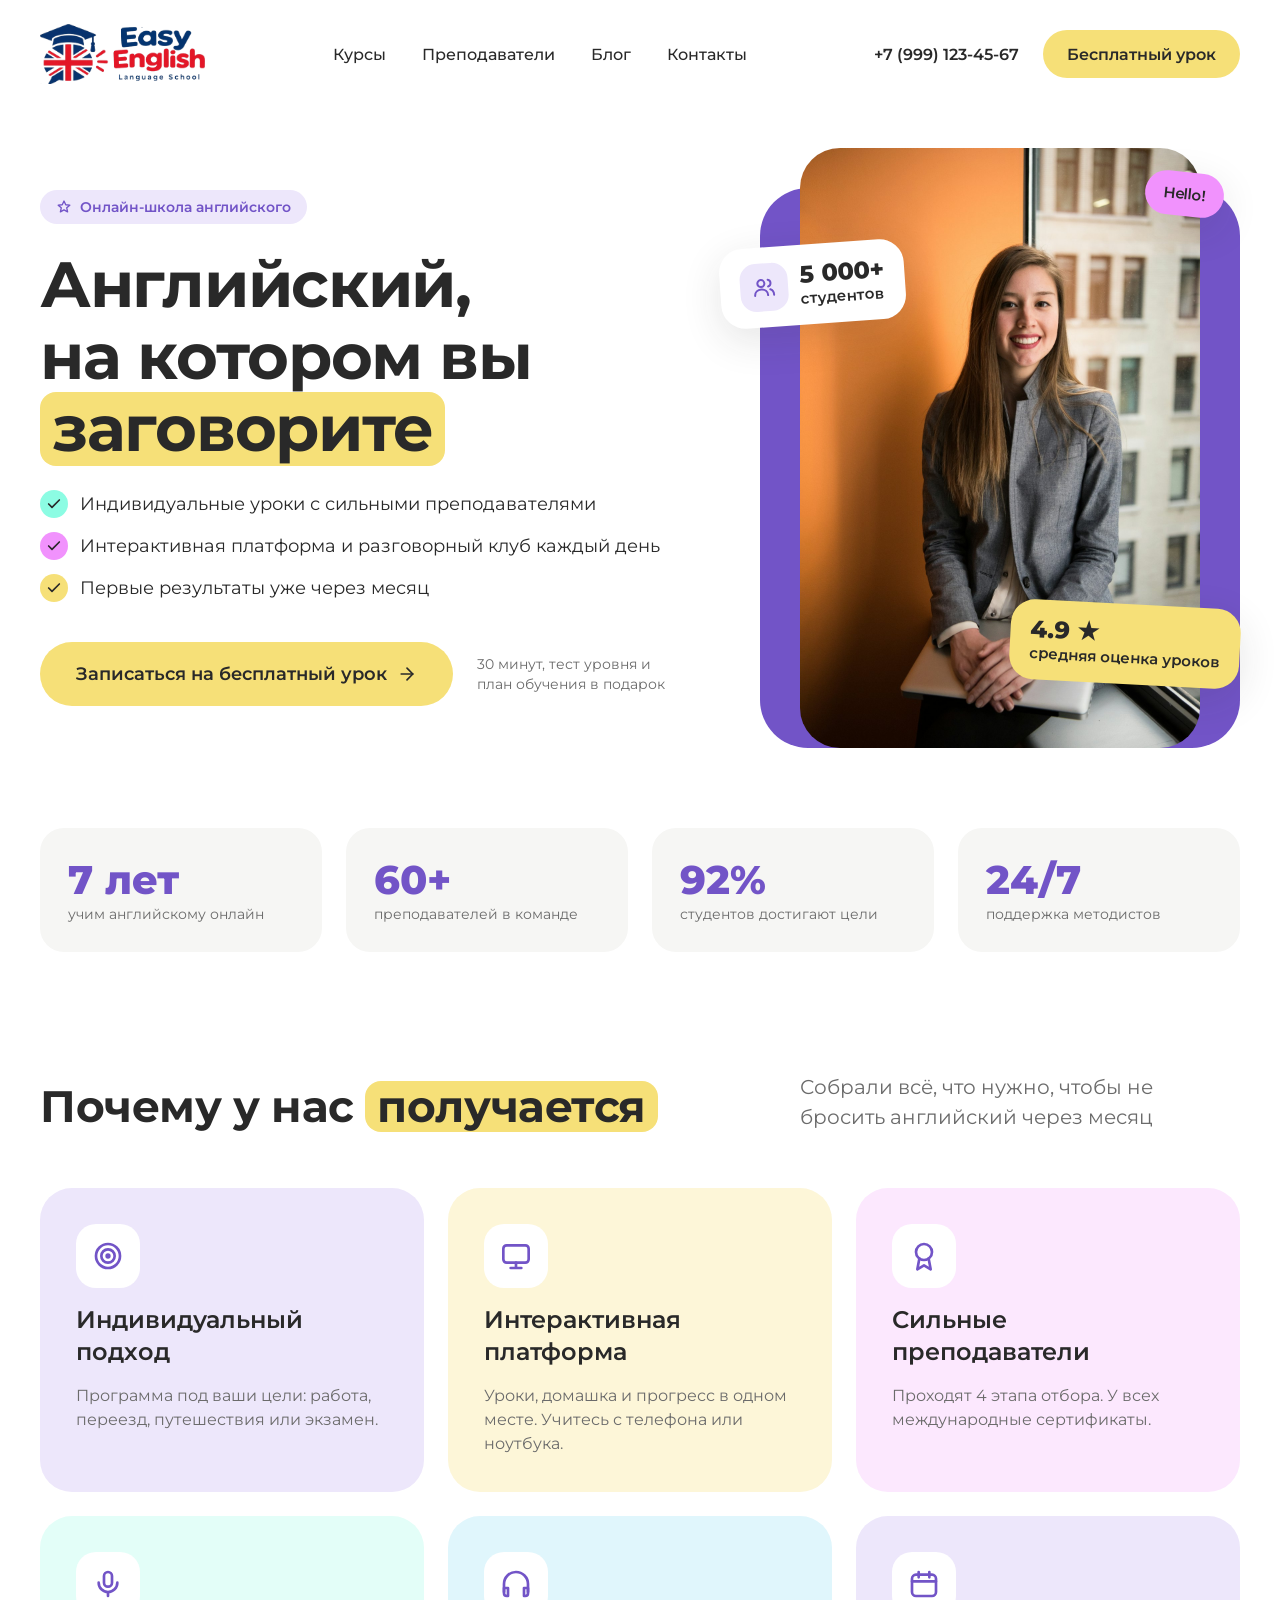
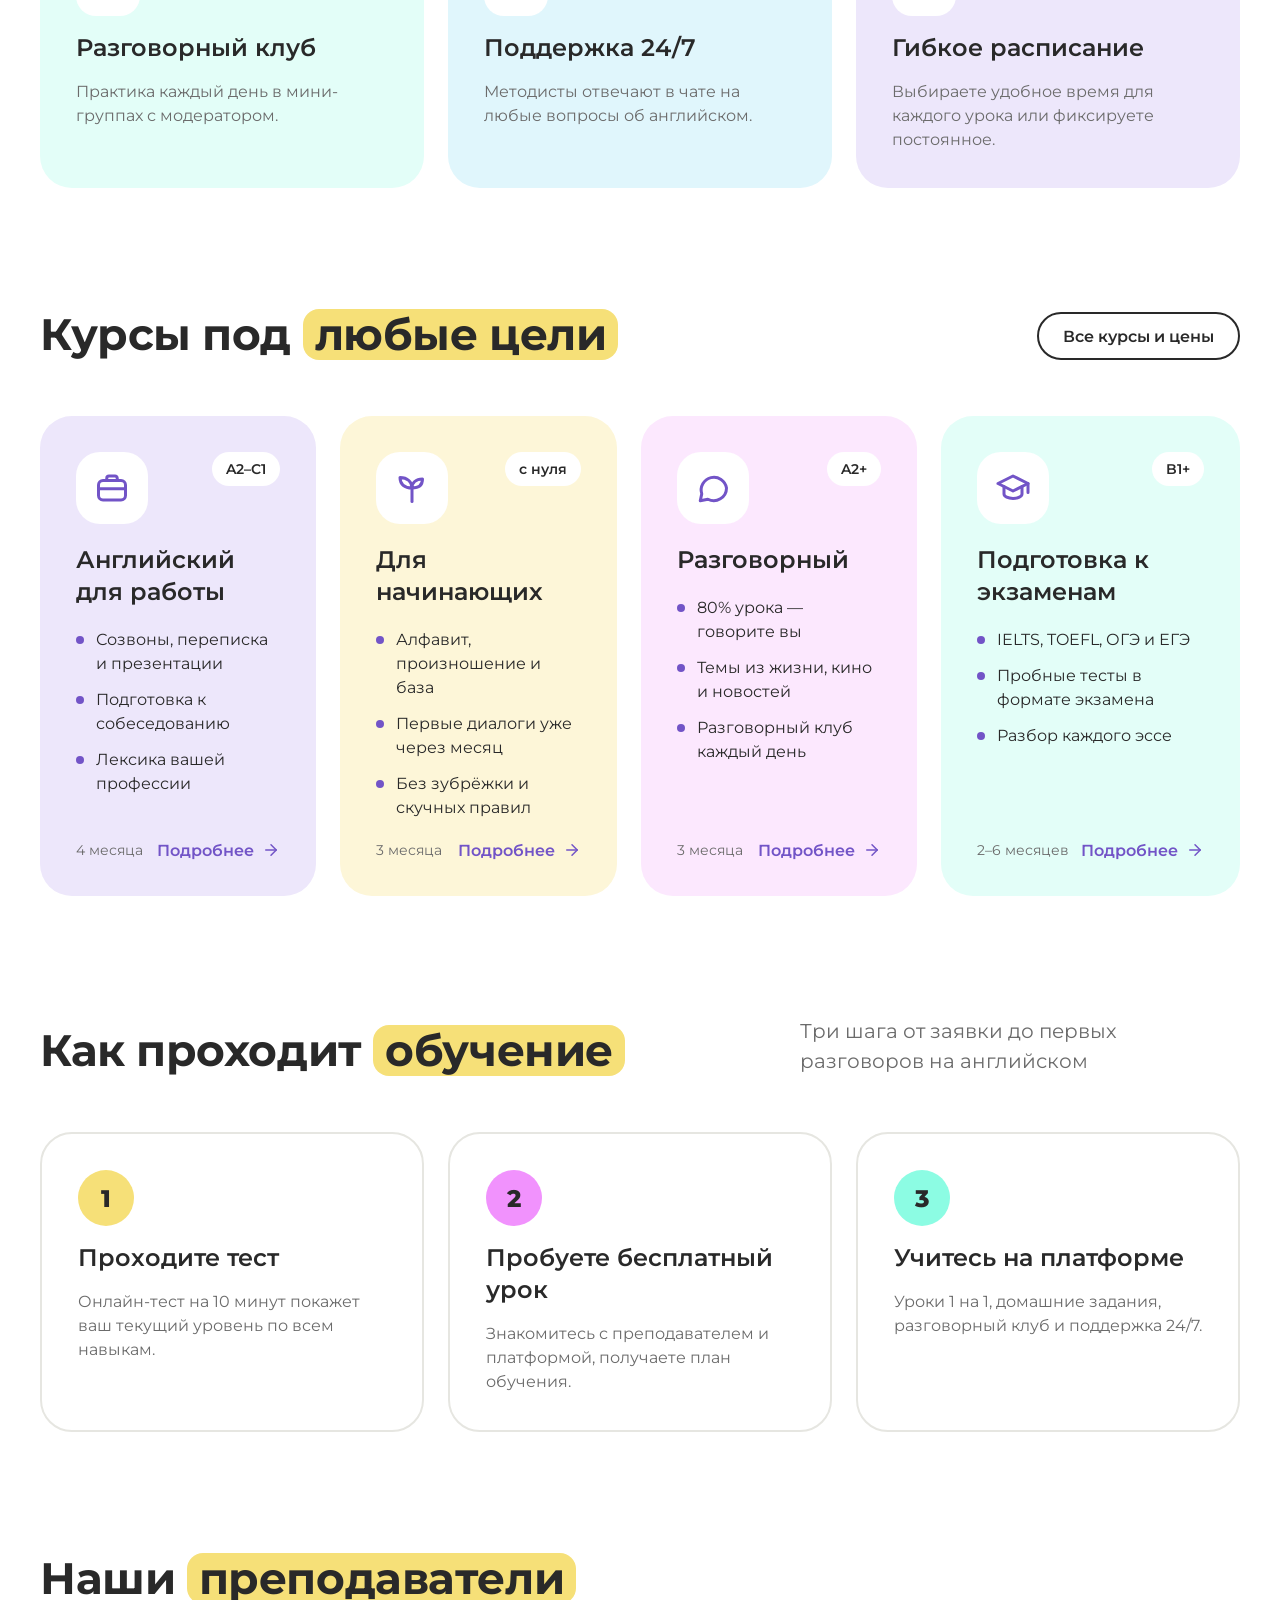
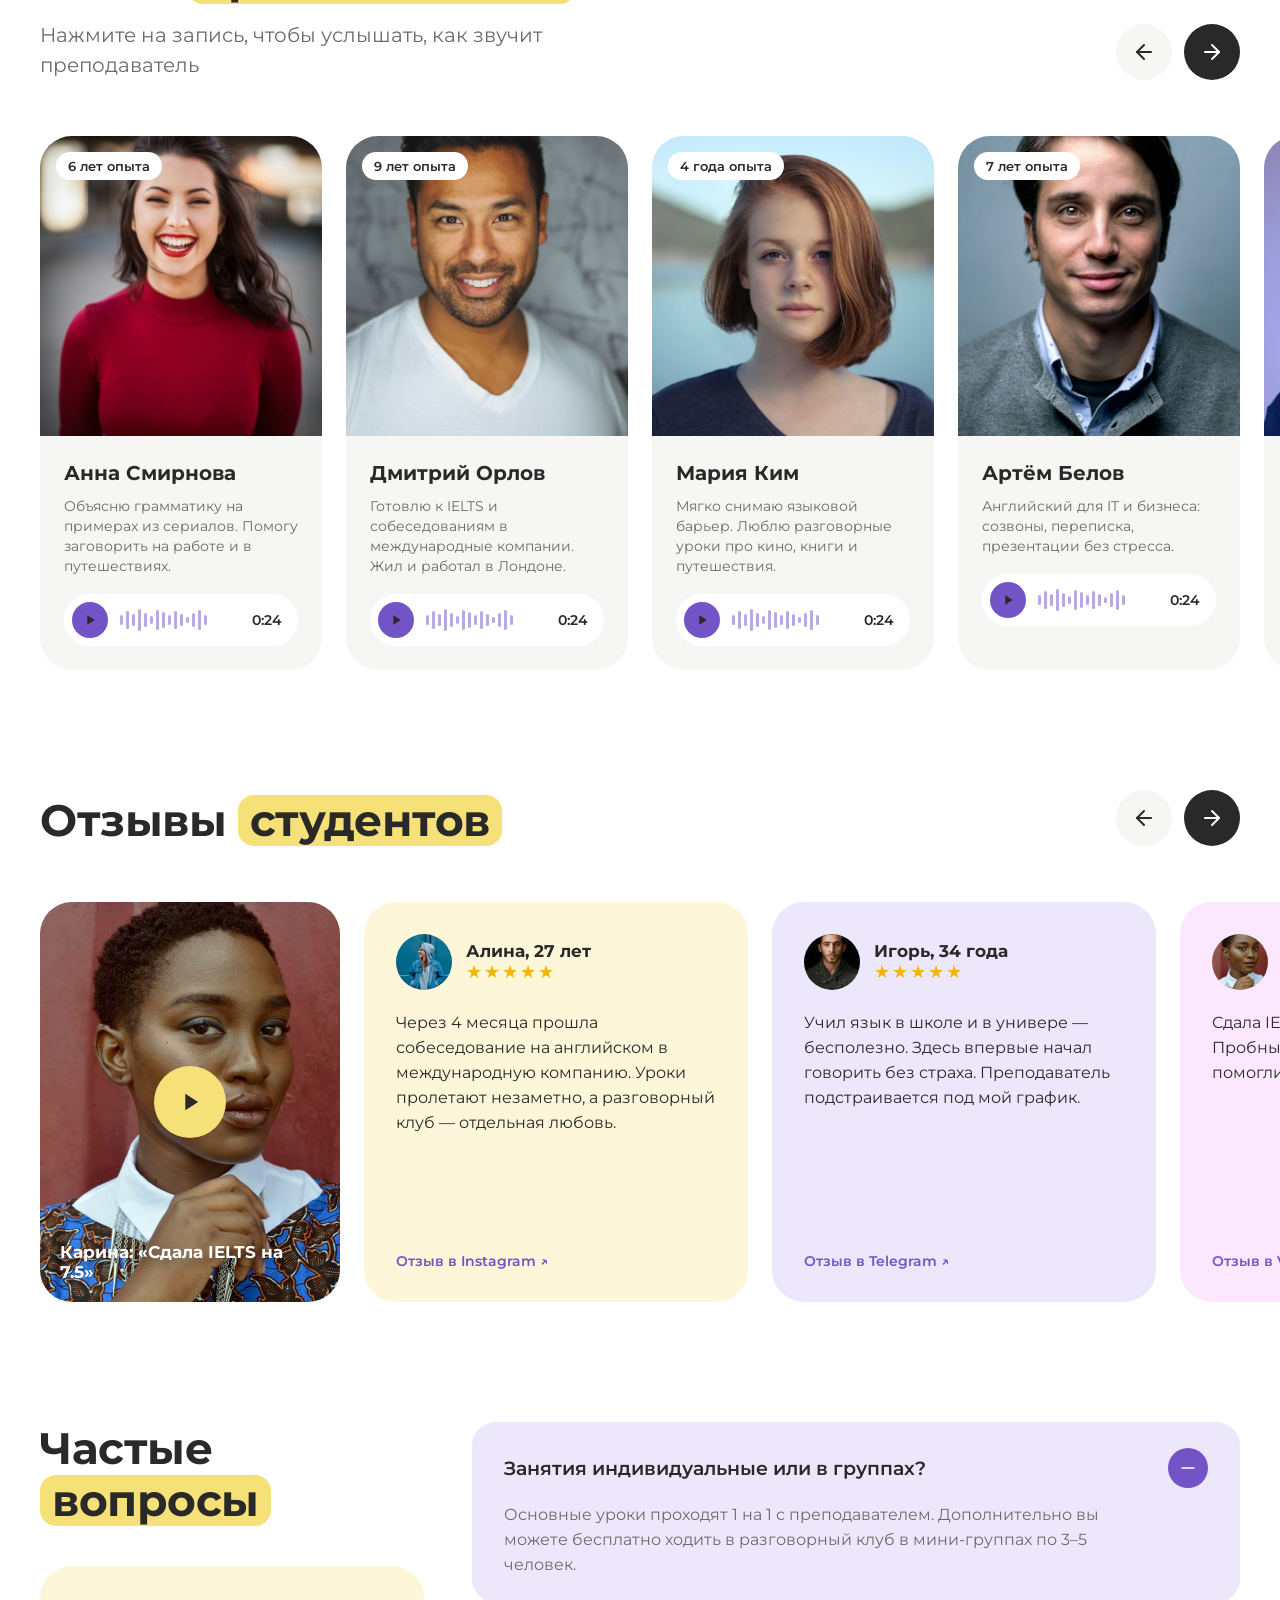
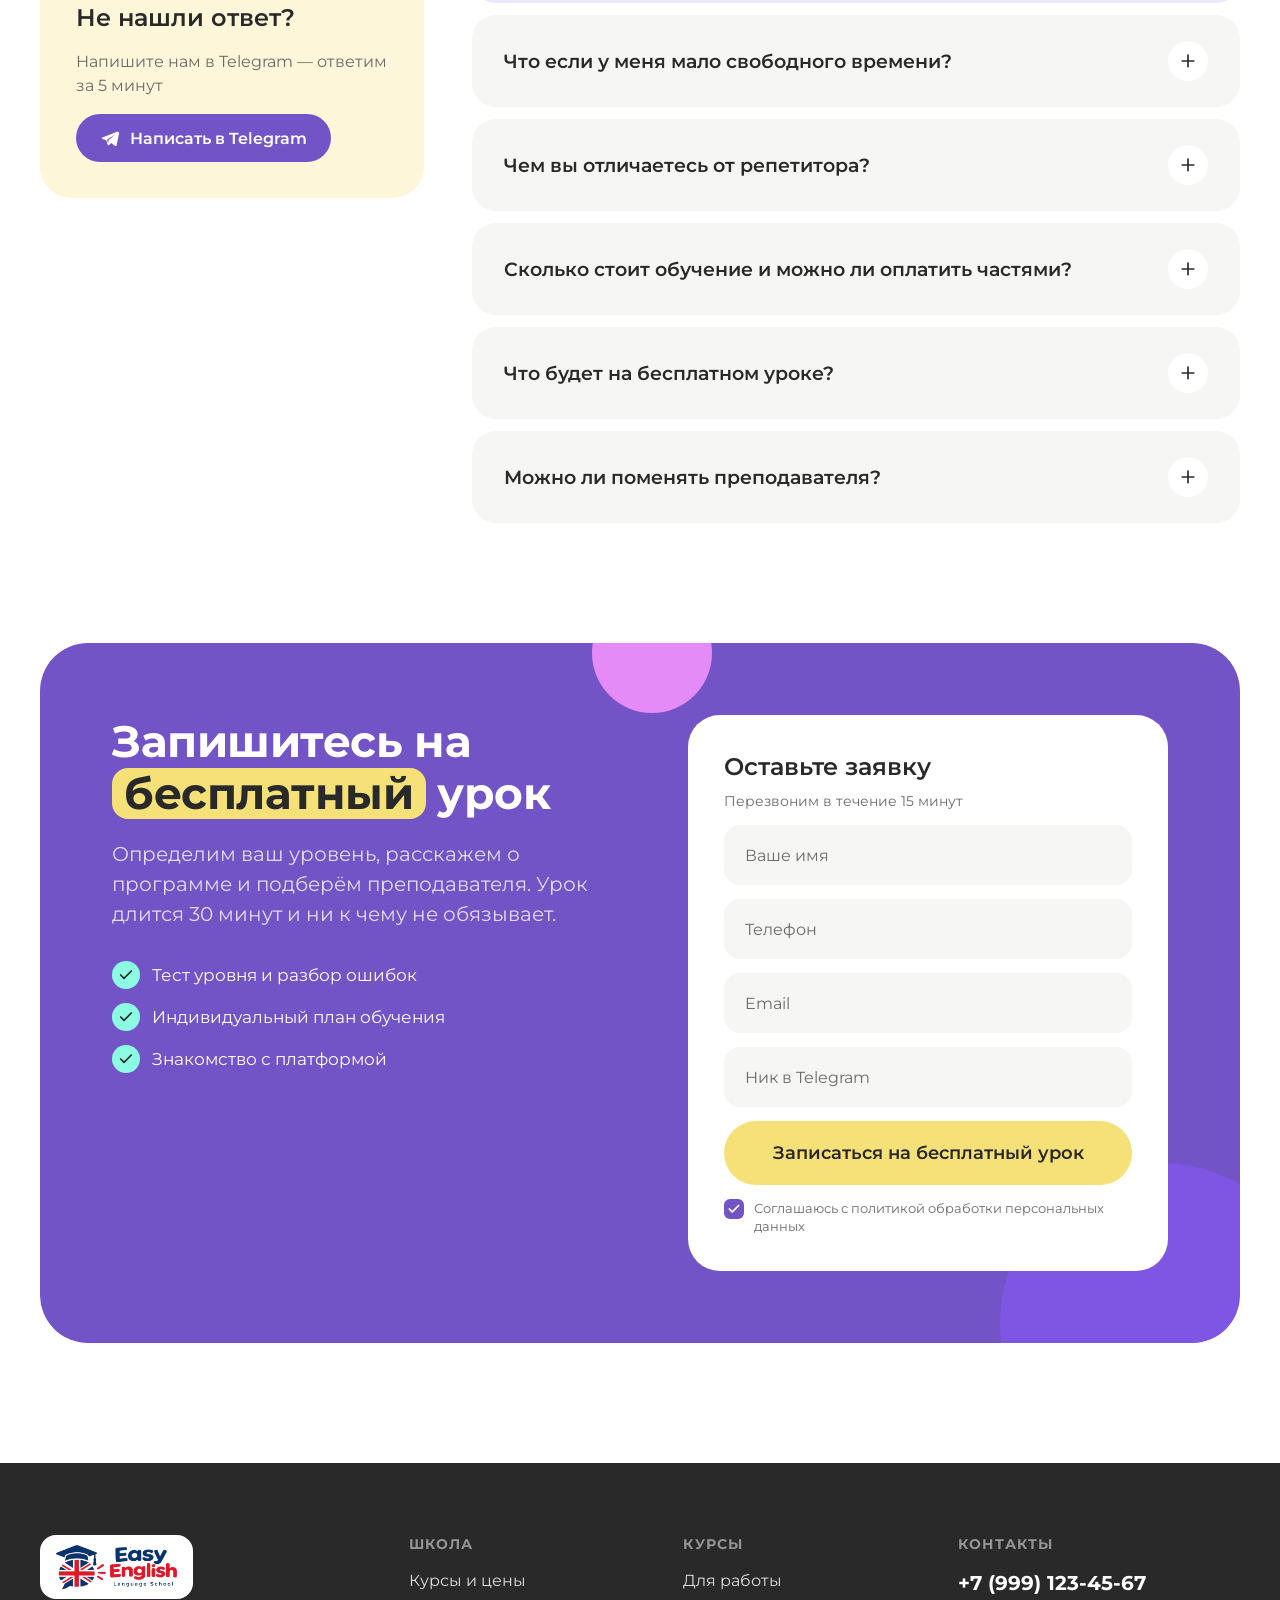
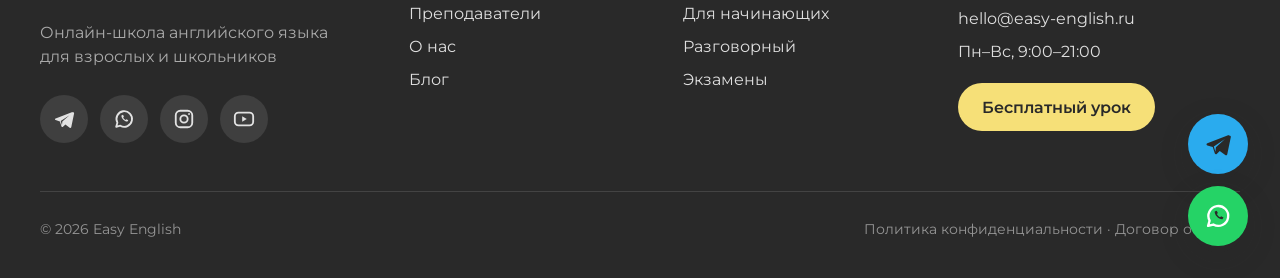
==== commit 171d12ec: "Add Easy English logo Co-authored-by: Cursor <cursoragent@cursor.com>" ====
--- a/index.html
+++ b/index.html
@@ -3,7 +3,7 @@
 <head>
 <meta charset="utf-8">
 <meta name="viewport" content="width=device-width, initial-scale=1">
-<title>Главная — Smart English</title>
+<title>Главная — Easy English</title>
 <link rel="preconnect" href="https://fonts.googleapis.com">
 <link rel="stylesheet" href="https://fonts.googleapis.com/css2?family=Montserrat:wght@400;500;600;700;800&display=swap">
 <link rel="stylesheet" href="styles.css">
@@ -13,7 +13,7 @@
 
 <header class="hdr">
   <div class="container">
-    <a class="logo" href="index.html"><span class="logo-mark">S</span>Smart English</a>
+    <a class="logo" href="index.html"><img class="logo-img" src="img/logo_h.png" alt="Easy English — Language School"></a>
     <nav class="nav"><a href="courses.html">Курсы</a><a href="about.html">Преподаватели</a><a href="blog.html">Блог</a><a href="#contacts">Контакты</a></nav>
     <div class="hdr-right">
       <a class="hdr-phone" href="tel:+79991234567">+7 (999) 123-45-67</a>
@@ -309,7 +309,7 @@
   <div class="container">
     <div class="ftr-top">
       <div class="ftr-col">
-        <a class="logo" href="index.html"><span class="logo-mark">S</span>Smart English</a>
+        <a class="logo logo-plate" href="index.html"><img class="logo-img" src="img/logo_h.png" alt="Easy English — Language School"></a>
         <p style="color:rgba(255,255,255,.6);max-width:300px;line-height:24px;margin-top:8px">Онлайн-школа английского языка для взрослых и школьников</p>
         <div class="socials" style="margin-top:12px">
           <a class="soc"><svg class="icon" width="22" height="22" viewBox="0 0 24 24" fill="none" stroke="currentColor" stroke-width="2" stroke-linecap="round" stroke-linejoin="round" style="width:22px;height:22px"><path d="M21.2 4.3 2.9 11.4c-1 .4-1 1.5 0 1.8l4.6 1.4 1.8 5.5c.2.7 1.1.9 1.6.4l2.6-2.4 4.7 3.4c.6.5 1.5.1 1.7-.6l3.1-14.8c.2-.9-.7-1.6-1.8-1.3zm-11 10.5-.4 3.9-1.4-4.6 9.6-6.3z" fill="currentColor" stroke="none"/></svg></a>
@@ -335,13 +335,13 @@
       <div class="ftr-col">
         <span class="t">Контакты</span>
         <a style="font-size:20px;font-weight:700;color:#fff">+7 (999) 123-45-67</a>
-        <a>hello@smart-english.ru</a>
+        <a>hello@easy-english.ru</a>
         <a>Пн–Вс, 9:00–21:00</a>
         <a class="btn btn-primary btn-sm" style="align-self:flex-start;margin-top:8px;color:var(--text)">Бесплатный урок</a>
       </div>
     </div>
     <div class="ftr-bottom">
-      <span>© 2026 Smart English</span>
+      <span>© 2026 Easy English</span>
       <span>Политика конфиденциальности · Договор оферты</span>
     </div>
   </div>
--- a/styles.css
+++ b/styles.css
@@ -59,6 +59,9 @@
 .hdr { padding: 24px 0; }
 .hdr .container { display: flex; align-items: center; justify-content: space-between; gap: 32px; }
 .logo { display: flex; align-items: center; gap: 10px; font-size: 22px; font-weight: 800; letter-spacing: -0.02em; }
+.logo-img { height: 60px; width: auto; display: block; }
+.logo-plate { align-self: flex-start; background: #fff; padding: 10px 16px; border-radius: 16px; }
+.logo-plate .logo-img { height: 44px; }
 .logo-mark { width: 44px; height: 44px; border-radius: 14px; background: var(--violet); color: var(--yellow); display: flex; align-items: center; justify-content: center; font-size: 22px; font-weight: 800; }
 .nav { display: flex; gap: 36px; font-size: 16px; font-weight: 500; }
 .nav a.active { color: var(--violet); }
@@ -318,6 +321,8 @@
   .nav, .hdr-phone { display: none; }
   .logo { font-size: 16px; gap: 8px; white-space: nowrap; }
   .logo-mark { width: 34px; height: 34px; border-radius: 11px; font-size: 17px; }
+  .logo-img { height: 38px; }
+  .logo-plate .logo-img { height: 38px; }
   .hdr-right { gap: 8px; }
   .hdr .btn-sm { height: 40px; padding: 0 14px; font-size: 13px; white-space: nowrap; }
   .burger { display: flex; width: 40px; height: 40px; border-radius: 12px; }
